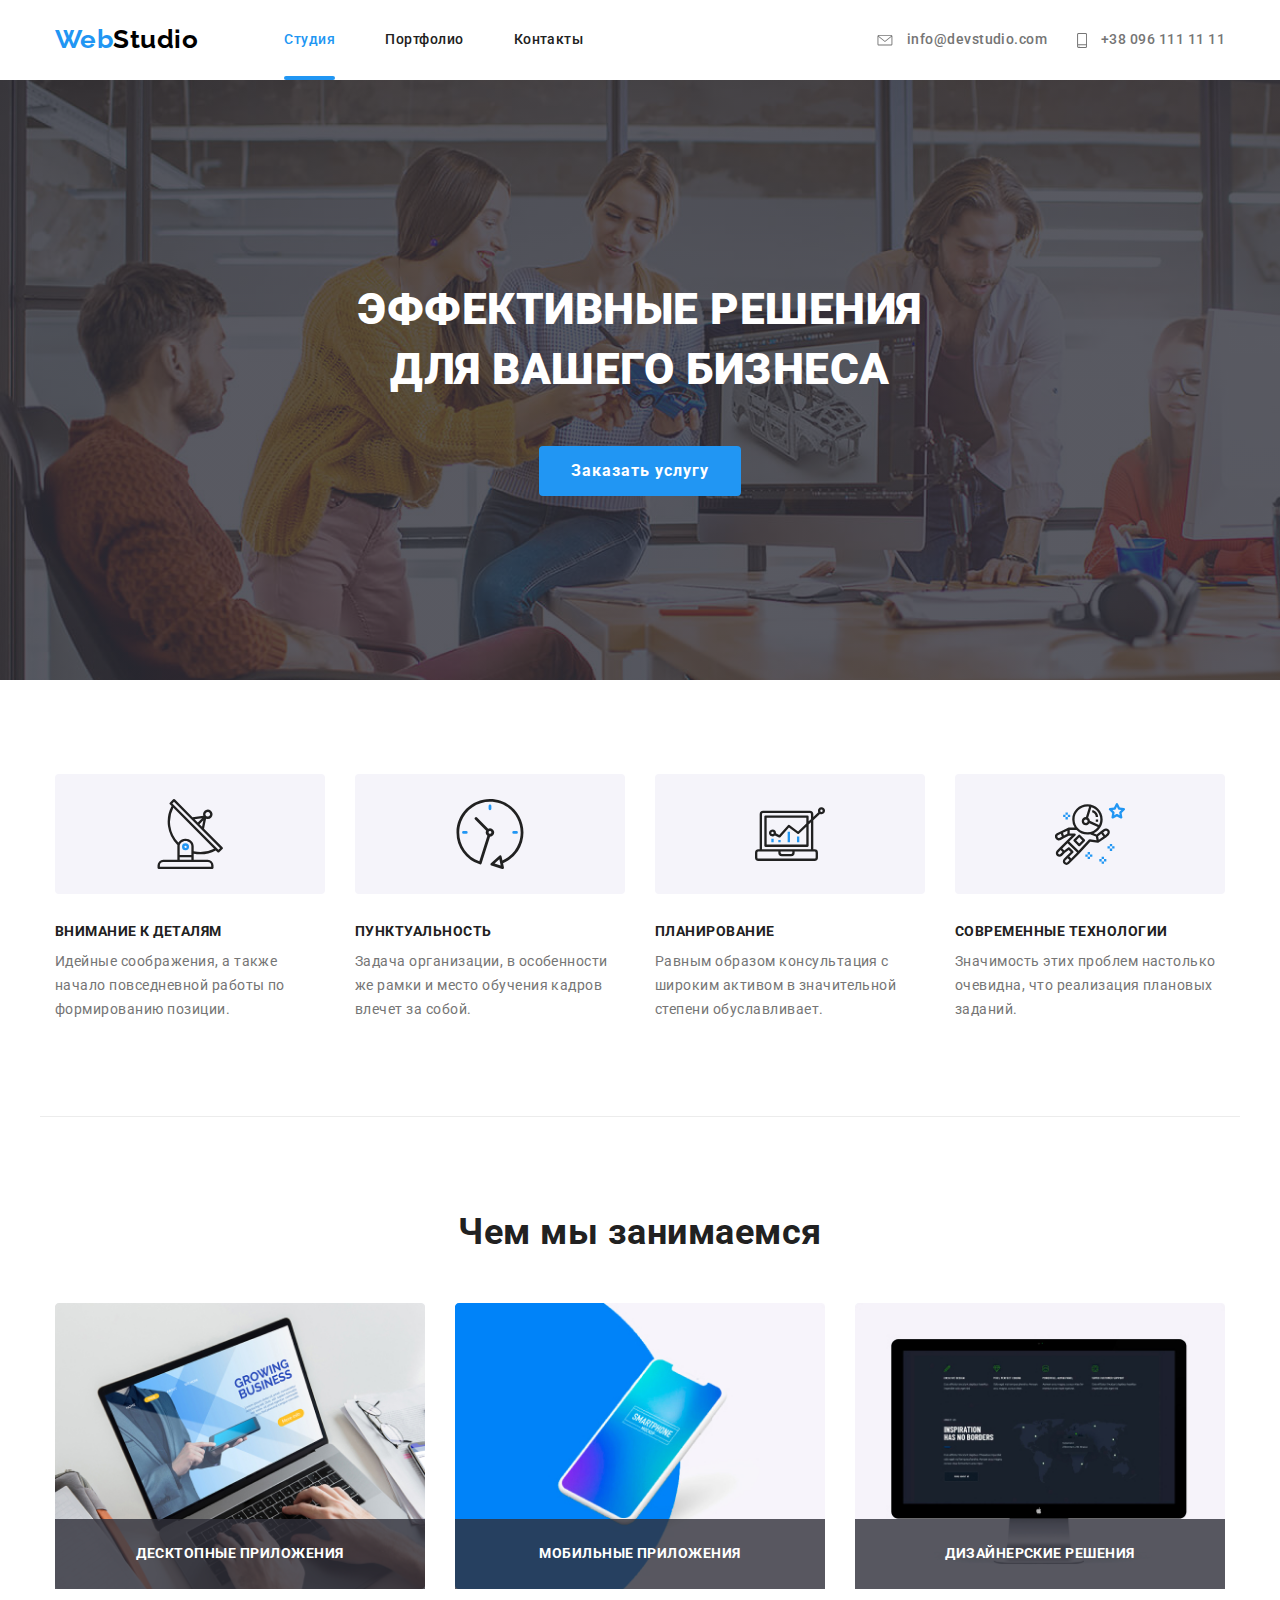
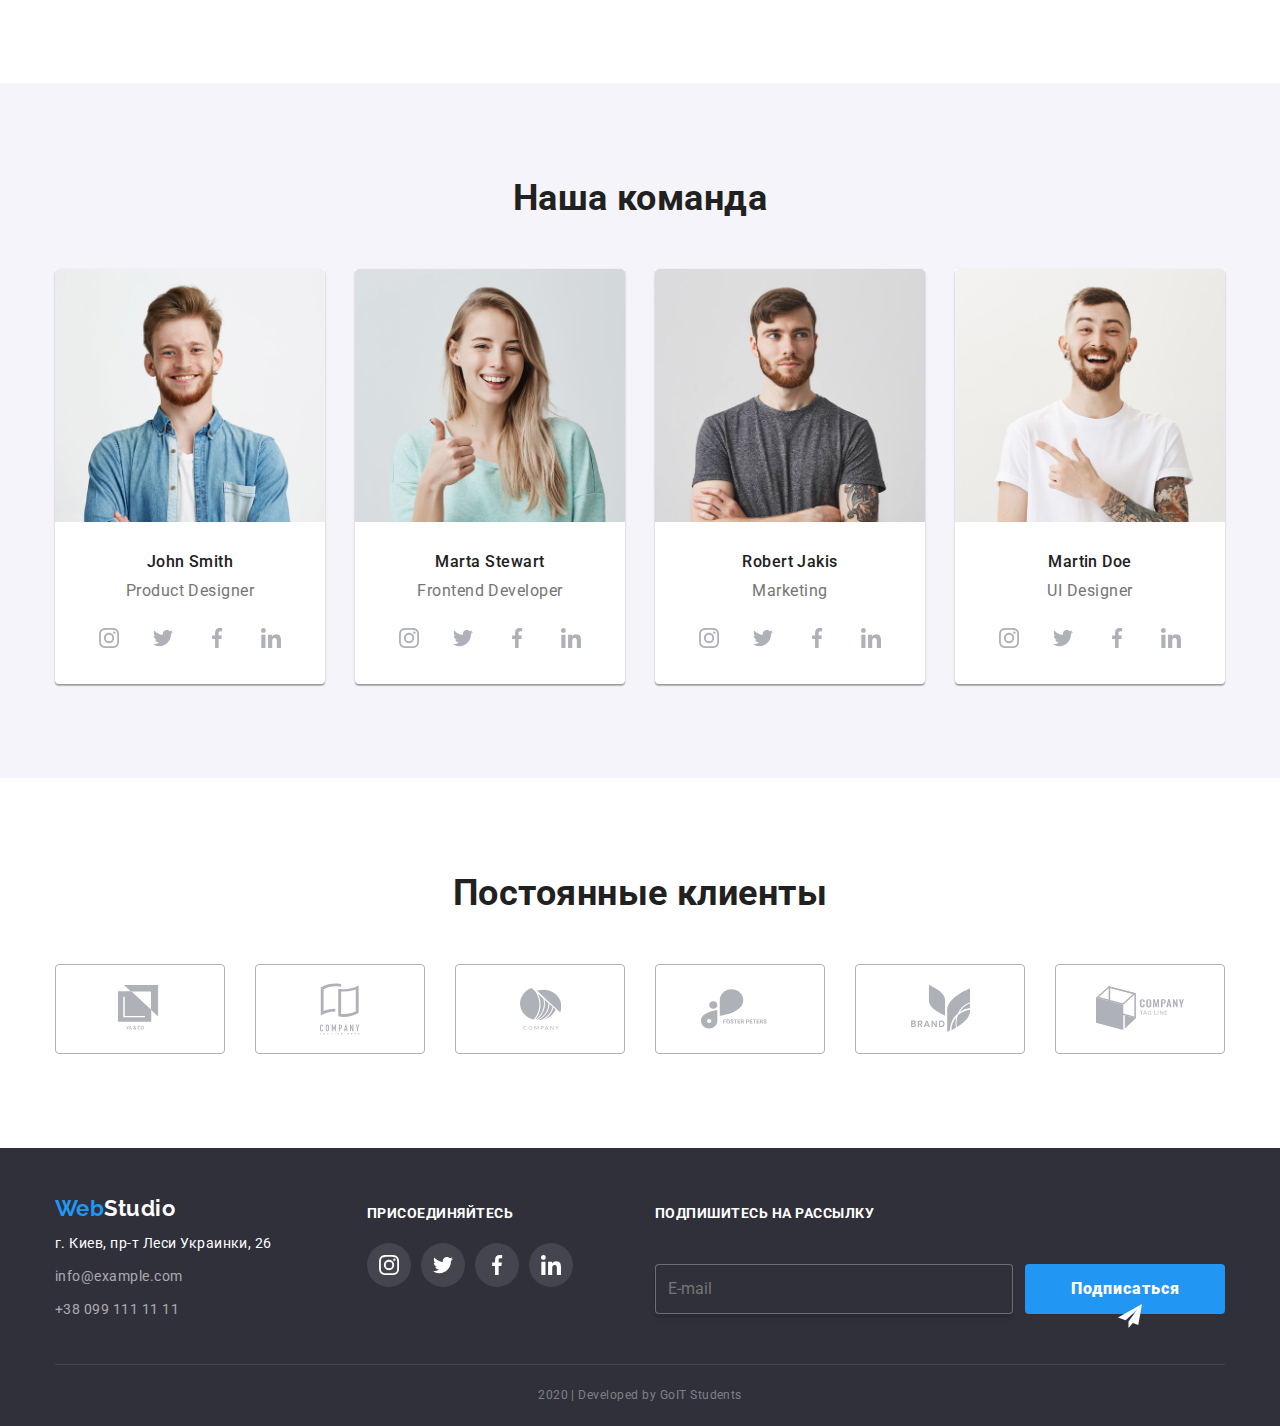
==== index.html @ 91dac01f "изменяет кнопки" ====
<!DOCTYPE html>
<html lang="ru">
  <head>
    <meta charset="UTF-8" />
    <meta name="viewport" content="width=device-width, initial-scale=1.0" />
    <title>Web Studio</title>
    <link
      href="https://fonts.googleapis.com/css2?family=Raleway:wght@400;700&family=Roboto:wght@400;500;700&display=swap"
      rel="stylesheet"
    />
    <link
      rel="stylesheet"
      href="https://cdnjs.cloudflare.com/ajax/libs/modern-normalize/0.6.0/modern-normalize.min.css"
    />
    <link rel="stylesheet" href="./css/headerfooter.css" />
    <link rel="stylesheet" href="./css/styles.css" />
  </head>
  <body>
    <!-- Шапка сайта -->
    <header class="site-header container">
      <div class="nav-container">
        <nav class="site-nav nav-container">
          <a href="./index.html" class="logo link">
            <span class="logo-one">Web</span>Studio</a
          >
          <ul class="nav-list">
            <li class="item">
              <a href="./index.html" class="nav-link active">Студия</a>
            </li>
            <li class="item">
              <a href="./portfolio.html" target="_blank" class="nav-link"
                >Портфолио</a
              >
            </li>
            <li class="item">
              <a href="" target="_blank" class="nav-link">Контакты</a>
            </li>
          </ul>
        </nav>
        <ul class="contacts nav-contacts">
          <li class="item nav-icon">
            <a href="" class="link">
              <svg class="envelope decor">
                <use href="./images/symbol-defs.svg#icon-envelope"></use>
              </svg>
              info@devstudio.com</a
            >
          </li>
          <li class="item nav-icon">
            <a href="" class="link">
              <svg class="smartphone decor">
                <use href="./images/symbol-defs.svg#icon-smartphone"></use>
              </svg>
              +38 096 111 11 11</a
            >
          </li>
        </ul>
      </div>
    </header>
    <main class="uniq-content">
      <!-- Герой (главный заголовок)-->
      <section class="hero">
        <h1 class="hero-title">
          эффективные решения <br />
          для вашего бизнеса
        </h1>
        <button class="link-hero">Заказать услугу</button>
      </section>
      <!-- Наши приоритеты -->
      <section class="section">
        <div class="container">
          <h2 class="visually-hidden">Наши приоритеты</h2>
          <ul class="prioritiets icon prioritets-list">
            <li class="size-item item">
              <div class="backgr">
                <svg class="size">
                  <use href="./images/symbol-defs.svg#icon-anten"></use>
                </svg>
              </div>
              <h3 class="title-three">Внимание к деталям</h3>
              <p class="paragraf">
                Идейные соображения, а также начало повседневной работы по
                формированию позиции.
              </p>
            </li>
            <li class="item size-item">
              <div class="backgr">
                <svg class="size">
                  <use href="./images/symbol-defs.svg#icon-clock"></use>
                </svg>
              </div>
              <h3 class="title-three">Пунктуальность</h3>
              <p class="paragraf">
                Задача организации, в особенности же рамки и место обучения
                кадров влечет за собой.
              </p>
            </li>
            <li class="item size-item">
              <div class="backgr">
                <svg class="size">
                  <use href="./images/symbol-defs.svg#icon-diagram"></use>
                </svg>
              </div>
              <h3 class="title-three">Планирование</h3>
              <p class="paragraf">
                Равным образом консультация с широким активом в значительной
                степени обуславливает.
              </p>
            </li>
            <li class="item size-item">
              <div class="backgr">
                <svg class="size">
                  <use href="./images/symbol-defs.svg#icon-astronaut"></use>
                </svg>
              </div>
              <h3 class="title-three">Современные технологии</h3>
              <p class="paragraf">
                Значимость этих проблем настолько очевидна, что реализация
                плановых заданий.
              </p>
            </li>
          </ul>
        </div>
      </section>
      <section class="section">
        <div class="container border">
          <h2 class="section-title">Чем мы занимаемся</h2>
          <ul class="prioritiets prioritets-list">
            <li class="item item-size">
              <img src="./images/ноутбук.jpg" alt="" width="370" />
              <h3 class="three">Десктопные приложения</h3>
            </li>
            <li class="item item-size">
              <img src="./images/box.jpg" alt="" width="370" />
              <h3 class="three">Мобильные приложения</h3>
            </li>
            <li class="item item-size">
              <img src="./images/манитор.jpg" alt="" width="370" />
              <h3 class="three">Дизайнерские решения</h3>
            </li>
          </ul>
        </div>
      </section>
      <section class="section fon">
        <div class="container">
          <h2 class="section-title padding-title">Наша команда</h2>
          <ul class="prioritiets">
            <li class="item comanda size-item">
              <img src="./images/John.jpg" alt="John Smith" width="270" />
              <h3 lang="en" class="name">John Smith</h3>
              <p class="prof">Product Designer</p>
              <ul class="list">
                <li class="socset-item">
                  <a href="" aria-label="Ссылка на Instagram" class="socset"
                    ><svg class="socset-icon">
                      <use href="./images/symbol-defs.svg#icon-instagram"></use>
                    </svg>
                  </a>
                </li>
                <li class="socset-item">
                  <a href="" aria-label="Ссылка на Twitter" class="socset"
                    ><svg class="socset-icon">
                      <use
                        href="./images/symbol-defs.svg#icon-twitter"
                      ></use></svg
                  ></a>
                </li>
                <li class="socset-item">
                  <a href="" aria-label="Ссылка на Facebook" class="socset"
                    ><svg class="socset-icon">
                      <use
                        href="./images/symbol-defs.svg#icon-facebook"
                      ></use></svg
                  ></a>
                </li>
                <li class="socset-item">
                  <a href="" aria-label="Ссылка на LinkedIn" class="socset"
                    ><svg class="socset-icon">
                      <use
                        href="./images/symbol-defs.svg#icon-linkedingrey"
                      ></use></svg
                  ></a>
                </li>
              </ul>
            </li>
            <li class="item comanda size-item">
              <img src="./images/Marta.jpg" alt="Marta Stewart" width="270" />
              <h3 lang="en" class="name">Marta Stewart</h3>
              <p class="prof">Frontend Developer</p>
              <ul class="list">
                <li class="socset-item">
                  <a href="" aria-label="Ссылка на Instagram" class="socset"
                    ><svg class="socset-icon">
                      <use href="./images/symbol-defs.svg#icon-instagram"></use>
                    </svg>
                  </a>
                </li>
                <li class="socset-item">
                  <a href="" aria-label="Ссылка на Twitter" class="socset"
                    ><svg class="socset-icon">
                      <use
                        href="./images/symbol-defs.svg#icon-twitter"
                      ></use></svg
                  ></a>
                </li>
                <li class="socset-item">
                  <a href="" aria-label="Ссылка на Facebook" class="socset"
                    ><svg class="socset-icon">
                      <use
                        href="./images/symbol-defs.svg#icon-facebook"
                      ></use></svg
                  ></a>
                </li>
                <li class="socset-item">
                  <a href="" aria-label="Ссылка на LinkedIn" class="socset"
                    ><svg class="socset-icon">
                      <use
                        href="./images/symbol-defs.svg#icon-linkedingrey"
                      ></use></svg
                  ></a>
                </li>
              </ul>
            </li>
            <li class="item comanda size-item">
              <img src="./images/Robert.jpg" alt="Robert Jakis" width="270" />
              <h3 lang="en" class="name">Robert Jakis</h3>
              <p class="prof">Marketing</p>
              <ul class="list">
                <li class="socset-item">
                  <a href="" aria-label="Ссылка на Instagram" class="socset"
                    ><svg class="socset-icon">
                      <use href="./images/symbol-defs.svg#icon-instagram"></use>
                    </svg>
                  </a>
                </li>
                <li class="socset-item">
                  <a href="" aria-label="Ссылка на Twitter" class="socset"
                    ><svg class="socset-icon">
                      <use
                        href="./images/symbol-defs.svg#icon-twitter"
                      ></use></svg
                  ></a>
                </li>
                <li class="socset-item">
                  <a href="" aria-label="Ссылка на Facebook" class="socset"
                    ><svg class="socset-icon">
                      <use
                        href="./images/symbol-defs.svg#icon-facebook"
                      ></use></svg
                  ></a>
                </li>
                <li class="socset-item">
                  <a href="" aria-label="Ссылка на LinkedIn" class="socset"
                    ><svg class="socset-icon">
                      <use
                        href="./images/symbol-defs.svg#icon-linkedingrey"
                      ></use></svg
                  ></a>
                </li>
              </ul>
            </li>
            <li class="item comanda size-item">
              <img src="./images/Martin.jpg" alt="Martin Doe" width="270" />
              <h3 lang="en" class="name">Martin Doe</h3>
              <p class="prof">UI Designer</p>
              <ul class="list">
                <li class="socset-item">
                  <a href="" aria-label="Ссылка на Instagram" class="socset"
                    ><svg class="socset-icon">
                      <use href="./images/symbol-defs.svg#icon-instagram"></use>
                    </svg>
                  </a>
                </li>
                <li class="socset-item">
                  <a href="" aria-label="Ссылка на Twitter" class="socset"
                    ><svg class="socset-icon">
                      <use
                        href="./images/symbol-defs.svg#icon-twitter"
                      ></use></svg
                  ></a>
                </li>
                <li class="socset-item">
                  <a href="" aria-label="Ссылка на Facebook" class="socset"
                    ><svg class="socset-icon">
                      <use
                        href="./images/symbol-defs.svg#icon-facebook"
                      ></use></svg
                  ></a>
                </li>
                <li class="socset-item">
                  <a href="" aria-label="Ссылка на LinkedIn" class="socset"
                    ><svg class="socset-icon">
                      <use
                        href="./images/symbol-defs.svg#icon-linkedingrey"
                      ></use></svg
                  ></a>
                </li>
              </ul>
            </li>
          </ul>
        </div>
      </section>
      <section class="section">
        <div class="container">
          <h2 class="section-title">Постоянные клиенты</h2>
          <ul class="prioritiets">
            <li class="item">
              <a href="" class="backgrlogo"
                ><svg class="logoone">
                  <use href="./images/symbol-defs.svg#icon-logo1"></use></svg
              ></a>
            </li>
            <li class="item">
              <a href="" class="backgrlogo"
                ><svg class="logotwo">
                  <use href="./images/symbol-defs.svg#icon-logo2"></use></svg
              ></a>
            </li>
            <li class="item">
              <a href="" class="backgrlogo">
                <svg class="logothree">
                  <use href="./images/symbol-defs.svg#icon-logo3"></use></svg
              ></a>
            </li>
            <li class="item">
              <a href="" class="backgrlogo"
                ><svg class="logofoure">
                  <use href="./images/symbol-defs.svg#icon-logo4"></use></svg
              ></a>
            </li>
            <li class="item">
              <a href="" class="backgrlogo"
                ><svg class="logofive">
                  <use href="./images/symbol-defs.svg#icon-logo5"></use></svg
              ></a>
            </li>
            <li class="item">
              <a href="" class="backgrlogo"
                ><svg class="logosix">
                  <use href="./images/symbol-defs.svg#icon-logo6"></use></svg
              ></a>
            </li>
          </ul>
        </div>
      </section>
    </main>
    <footer>
      <div class="footer-conteiner container">
        <div class="item-adress">
          <a href="./index.html" class="logo-footer link">
            <span class="logo-one">Web</span
            ><span class="logo-two">Studio</span></a
          >
          <ul>
            <li class="adress">г. Киев, пр-т Леси Украинки, 26</li>
            <li><a href="" class="adress-link">info@example.com</a></li>
            <li><a href="" class="adress-link">+38 099 111 11 11</a></li>
          </ul>
        </div>
        <div class="item-network">
          <b class="join">присоединяйтесь</b>
          <ul class="network">
            <li>
              <a
                href=""
                aria-label="Ссылка на Instagram"
                class="socsetfooter backgrfooter"
              >
                <svg class="socset-icon-footer">
                  <use href="./images/symbol-defs.svg#icon-instagram"></use>
                </svg>
              </a>
            </li>
            <li>
              <a
                href=""
                aria-label="Ссылка на Twitter"
                class="socsetfooter backgrfooter"
              >
                <svg class="socset-icon-footer">
                  <use href="./images/symbol-defs.svg#icon-twitter"></use></svg
              ></a>
            </li>
            <li>
              <a
                href=""
                aria-label="Ссылка на Facebook"
                class="socsetfooter backgrfooter"
              >
                <svg class="socset-icon-footer">
                  <use href="./images/symbol-defs.svg#icon-facebook"></use></svg
              ></a>
            </li>
            <li>
              <a
                href=""
                aria-label="Ссылка на LinkedIn"
                class="socsetfooter backgrfooter"
              >
                <svg class="socset-icon-footer">
                  <use
                    href="./images/symbol-defs.svg#icon-linkedingrey"
                  ></use></svg
              ></a>
            </li>
          </ul>
        </div>
        <div class="item-input">
          <b class="join">подпишитесь на рассылку</b>
          <div class="inputbutton">
            <label>
              <input
                type="email"
                placeholder="E-mail"
                size="40"
                class="input"
              />
            </label>
            <button type="submit" class="button">
              Подписаться<span class="icon-button"></span>
            </button>
          </div>
        </div>
      </div>
      <div class="container">
        <p class="text">2020 | Developed by GoIT Students</p>
      </div>
    </footer>
  </body>
</html>
---- css/headerfooter.css ----
/* общие стили для страниц */
:root {
  --text-color: #ffffff;
  --background-color: #2196f3;
  --text-grey: #757575;
}

body {
  background-color: var(--text-color);
  color: var(--text-grey);
  font-family: Roboto, sans-serif;
  letter-spacing: 0.03em;
}
ul {
  list-style: none;
  margin: 0px;
  padding: 0px;
}
h2,
h3 {
  color: #212121;
}

footer {
  background: #2f303a;
  margin-left: auto;
  margin-right: auto;
}

button {
  font-family: inherit;
}

img {
  display: block;
  max-width: 100%;
  height: auto;
}

.site-nav {
  font-size: 14px;
  line-height: 1.14;
  color: #212121;
  font-weight: 500;
}

.active::after {
  content: "";
  position: absolute;
  width: 100%;
  height: 4px;
  left: 0;
  bottom: 0;
  background-color: var(--background-color);

  border-radius: 2px;
}

.site-nav {
  position: relative;
}

.nav-link.active {
  color: var(--background-color);
}

.nav-container {
  display: flex;
}

.nav-list {
  display: flex;
}
.nav-list .item {
  margin-right: 50px;
}

.nav-list .item:last-child {
  margin-right: 0px;
}

.nav-contacts {
  display: flex;
  margin-left: auto;
}

.nav-contacts .item {
  display: flex;

  margin-right: 30px;
}

.nav-contacts .item:last-child {
  margin-right: 0px;
  text-align: center;
}

.nav-link {
  text-decoration: none;
  color: #212121;

  display: block;
  padding-top: 32px;
  padding-bottom: 32px;

  transition: color 250ms cubic-bezier(0.4, 0, 0.2, 1);
}

.nav-link:hover {
  color: var(--background-color);
}

.link:hover,
.link:focus,
.adress-link:hover,
.adress-link:focus,
.contacts .link:hover,
.contacts .link:focus {
  color: var(--background-color);
}

.contacts .link {
  color: var(--text-grey);
  text-decoration: none;
  font-size: 14px;
  line-height: 1.14;
  font-weight: 500;

  display: block;

  padding-top: 32px;
  padding-bottom: 32px;

  transition: color 250ms cubic-bezier(0.4, 0, 0.2, 1);
}

.envelope {
  width: 16px;
  height: 11.2px;
}

.nav-icon:hover .link .envelope,
.nav-icon:focus .link .envelope {
  fill: #2196f3;
}

.smartphone {
  width: 10px;
  height: 15px;
}

.decor {
  margin-right: 10px;
  fill: var(--text-grey);
  vertical-align: middle;
}

.nav-icon:hover .link .smartphone,
.nav-icon:focus .link .smartphone {
  fill: #2196f3;
}

.adress {
  color: var(--text-color);
  font-size: 14px;
  line-height: 1.71;

  padding-top: 10px;
}
.adress-link {
  color: rgba(255, 255, 255, 0.6);
  text-decoration: none;
  font-size: 14px;
  line-height: 1.71;

  display: inline-block;
  padding-top: 9px;

  transition: color 250ms cubic-bezier(0.4, 0, 0.2, 1);
}
.join {
  color: var(--text-color);
  font-size: 14px;
  line-height: 1.14;
  text-transform: uppercase;
  display: inline-flex;
  padding-top: 58px;
  padding-bottom: 21px;
}
.network {
  display: flex;
  text-decoration: none;
}

.backgrfooter {
  display: flex;
  justify-content: center;
  align-items: center;
  width: 44px;
  height: 44px;
  background-color: rgba(255, 255, 255, 0.1);
  margin-right: 10px;
  fill: var(--text-color);
  border-radius: 50%;
  transition: background-color 250ms cubic-bezier(0.4, 0, 0.2, 1);
}

.backgrfooter:hover {
  background-color: var(--background-color);
}

.socset-icon-footer {
  width: 20px;
  height: 20px;
}

.button {
  color: var(--text-color);
  background: var(--background-color);
  font-weight: 900;
  font-size: 16px;
  line-height: 1.88;
  text-decoration: none;
  letter-spacing: 0.06em;

  border-radius: 4px;
  border: 0px;
  min-width: 200px;
  height: 50px;
  padding: 10px 46px;
  margin-top: 21px;
  margin-bottom: 50px;
  margin-left: 12px;
}

.button > .icon-button {
  display: inline-flex;
  width: 24px;
  height: 24px;
  margin-left: 10px;

  background-image: url(../images/plain.svg);
  background-size: contain;
  background-position: center;
}

.text {
  color: rgba(255, 255, 255, 0.4);
  font-size: 12px;
  line-height: 2;
  text-align: center;

  margin-top: 0px;
  margin-bottom: 0px;
  padding-top: 18px;
  padding-bottom: 19px;
  border-top: 1px solid rgba(255, 255, 255, 0.1);
}

.footer-conteiner {
  display: flex;
  justify-content: space-between;
}

.item-adress {
  width: 231px;
}

.item-network {
  width: 207px;
}

.item-input {
  width: 570px;
}

.inputbutton {
  display: inline-flex;
  width: 570px;
}

.input {
  width: 358px;
  height: 50px;
  border: 1px solid rgba(255, 255, 255, 0.3);
  box-sizing: border-box;
  box-shadow: 0px 4px 4px rgba(0, 0, 0, 0.15);
  border-radius: 4px;
  margin-top: 21px;
  margin-bottom: 50px;
  background-color: #2f303a;
  padding-left: 12px;
  padding-right: 12px;
}
---- css/styles.css ----
:root {
  --background-color: #2196f3;
  --text-color: #ffffff;
  --background-icon: #f5f4fa;
}

.container {
  margin-left: auto;
  margin-right: auto;
  width: 1200px;
  padding-left: 15px;
  padding-right: 15px;
}

/* стили шапки */

.link {
  color: #000000;
  text-decoration: none;
}

.logo {
  font-family: Raleway, sans-serif;
  font-size: 26px;
  line-height: 1.19;
  font-weight: 700;

  display: inline-block;
  padding-top: 24px;
  padding-bottom: 25px;
  margin-right: 86px;
}

.logo-footer {
  font-family: Raleway, sans-serif;
  font-size: 22px;
  line-height: 1.18;
  font-weight: 700;

  display: inline-block;
  padding-top: 48px;
}
.logo-one {
  color: var(--background-color);
}
.logo-two {
  color: var(--text-color);
}

/* Стили героя */

.hero {
  text-align: center;
  background-image: linear-gradient(
      to right,
      rgba(47, 48, 58, 0.8),
      rgba(47, 48, 58, 0.8)
    ),
    url(../images/Header.jpg);
  max-width: 1600px;
  height: 600px;
  margin-left: auto;
  margin-right: auto;
}

.hero-title {
  color: var(--text-color);
  font-weight: 900;
  font-size: 44px;
  line-height: 1.36;
  text-align: center;
  text-transform: uppercase;

  padding-top: 200px;
  padding-bottom: 0px;

  margin: 0px;
}
.link-hero {
  background: var(--background-color);
  color: var(--text-color);
  text-decoration: none;
  font-weight: 700;
  font-size: 16px;
  line-height: 1.88;
  letter-spacing: 0.06em;

  text-align: center;

  display: inline-block;
  min-width: 200px;
  height: 50px;
  border-radius: 4px;
  padding: 10px 32px;
  margin-top: 46px;
  border: 0px;
}
/* cтили секций */

.visually-hidden {
  position: absolute;
  width: 1px;
  height: 1px;
  margin: -1px;
  border: 0px;
  padding: 0px;
  clip: rect(0 0 0 0);
  overflow: hidden;
}

.item {
  position: relative;
}

.size-item {
  width: calc((100% - 30px * 3) / 4);
}

.item-size {
  width: calc((100% - 30px * 2) / 3);
}

.three {
  position: absolute;
  color: var(--text-color);
  background: rgba(47, 48, 58, 0.8);
  font-size: 14px;
  line-height: 1.14;
  text-align: center;
  text-transform: uppercase;

  margin-top: 0px;
  margin-bottom: 0px;
  padding: 27px;
  width: 100%;
  bottom: 0;
}

.prioritiets {
  display: flex;
}

.prioritiets .item + .item {
  margin-left: 30px;
}

.name-text {
  text-align: center;
}

.prioritets-list {
  margin-bottom: 94px;
}

.list {
  display: inline-flex;
  width: 206px;
  margin-right: 32px;
  margin-left: 32px;
  margin-top: 16px;
}

.section-title {
  font-size: 36px;
  line-height: 1.17;
  text-align: center;

  padding-top: 94px;
  margin-bottom: 0px;
  margin-top: 0px;
  padding-bottom: 50px;
}

.padding-title {
  padding-top: 94px;
}

.title-three {
  font-size: 14px;
  line-height: 1.14;
  text-transform: uppercase;

  margin-top: 30px;
  margin-bottom: 0px;
}

.icon {
  margin-top: 94px;
}

.fon {
  background: var(--background-icon);
}

.border {
  border-top: 1px solid #ececec;
}

.backgr {
  display: flex;
  justify-content: center;
  align-items: center;
  background-color: var(--background-icon);
  border-radius: 4px;

  height: 120px;
}

.size {
  width: 70px;
  height: 70px;
}

.comanda {
  box-shadow: 0px 2px 1px rgba(0, 0, 0, 0.2), 0px 1px 1px rgba(0, 0, 0, 0.14),
    0px 1px 3px rgba(0, 0, 0, 0.12);
  border-radius: 4px;
  background: var(--text-color);
  margin-bottom: 94px;
}

.socset-item {
  margin-bottom: 24px;
  margin-right: 10px;
}

.socset-item:nth-child(4) {
  margin-right: 0px;
}

.socset {
  display: flex;
  justify-content: center;
  align-items: center;
  width: 44px;
  height: 44px;
  border-radius: 50%;
  transition: background-color 250ms cubic-bezier(0.4, 0, 0.2, 1),
    color 250ms cubic-bezier(0.4, 0, 0.2, 1);
}

.socset-icon {
  width: 20px;
  height: 20px;
  align-items: center;
  fill: #afb1b8;
  display: block;
  transition: background-color 250ms cubic-bezier(0.4, 0, 0.2, 1),
    fill 250ms cubic-bezier(0.4, 0, 0.2, 1);
}

.socset:hover .socset-icon,
.socset:focus .socset-icon {
  fill: var(--text-color);
}

.socset:hover,
.socset:focus {
  background-color: var(--background-color);
}

.backgrlogo {
  display: flex;
  justify-content: center;
  align-items: center;
  width: 170px;
  height: 90px;
  border: 1px solid #afb1b8;
  border-radius: 4px;
  margin-bottom: 94px;
  transition: all 250ms cubic-bezier(0.4, 0, 0.2, 1);
}

.backgrlogo:hover,
.backgrlogo:focus {
  border: 1px solid #2196f3;
}

.logoone {
  fill: #afb1b8;
  width: 44px;
  height: 49px;
  transition: fill 250ms cubic-bezier(0.4, 0, 0.2, 1);
}

.backgrlogo:hover .logoone,
.backgrlogo:focus .logoone {
  fill: #2196f3;
}

.logotwo {
  fill: #afb1b8;
  width: 40px;
  height: 52px;
  transition: fill 250ms cubic-bezier(0.4, 0, 0.2, 1);
}

.backgrlogo:hover .logotwo,
.backgrlogo:focus .logotwo {
  fill: #2196f3;
}

.logothree {
  fill: #afb1b8;
  width: 41px;
  height: 42.5px;
  transition: fill 250ms cubic-bezier(0.4, 0, 0.2, 1);
}

.backgrlogo:hover .logothree,
.backgrlogo:focus .logothree {
  fill: #2196f3;
}

.logofoure {
  fill: #afb1b8;
  width: 79px;
  height: 42px;
  transition: fill 250ms cubic-bezier(0.4, 0, 0.2, 1);
}

.backgrlogo:hover .logofoure,
.backgrlogo:focus .logofoure {
  fill: #2196f3;
}

.logofive {
  fill: #afb1b8;
  width: 59px;
  height: 47px;
  transition: fill 250ms cubic-bezier(0.4, 0, 0.2, 1);
}

.backgrlogo:hover .logofive,
.backgrlogo:focus .logofive {
  fill: #2196f3;
}

.logosix {
  fill: #afb1b8;
  width: 88px;
  height: 45px;
  transition: fill 250ms cubic-bezier(0.4, 0, 0.2, 1);
}

.backgrlogo:hover .logosix,
.backgrlogo:focus .logosix {
  fill: #2196f3;
}

.paragraf {
  font-size: 14px;
  line-height: 1.71;

  margin-top: 10px;
  margin-bottom: 0px;
}
.name {
  font-weight: 500;
  font-size: 16px;
  line-height: 1.19;

  margin-top: 30px;
  margin-bottom: 0px;
  text-align: center;
}
.prof {
  font-weight: 400;
  font-size: 16px;
  line-height: 1.19;

  margin-top: 10px;
  margin-bottom: 0px;
  text-align: center;
}
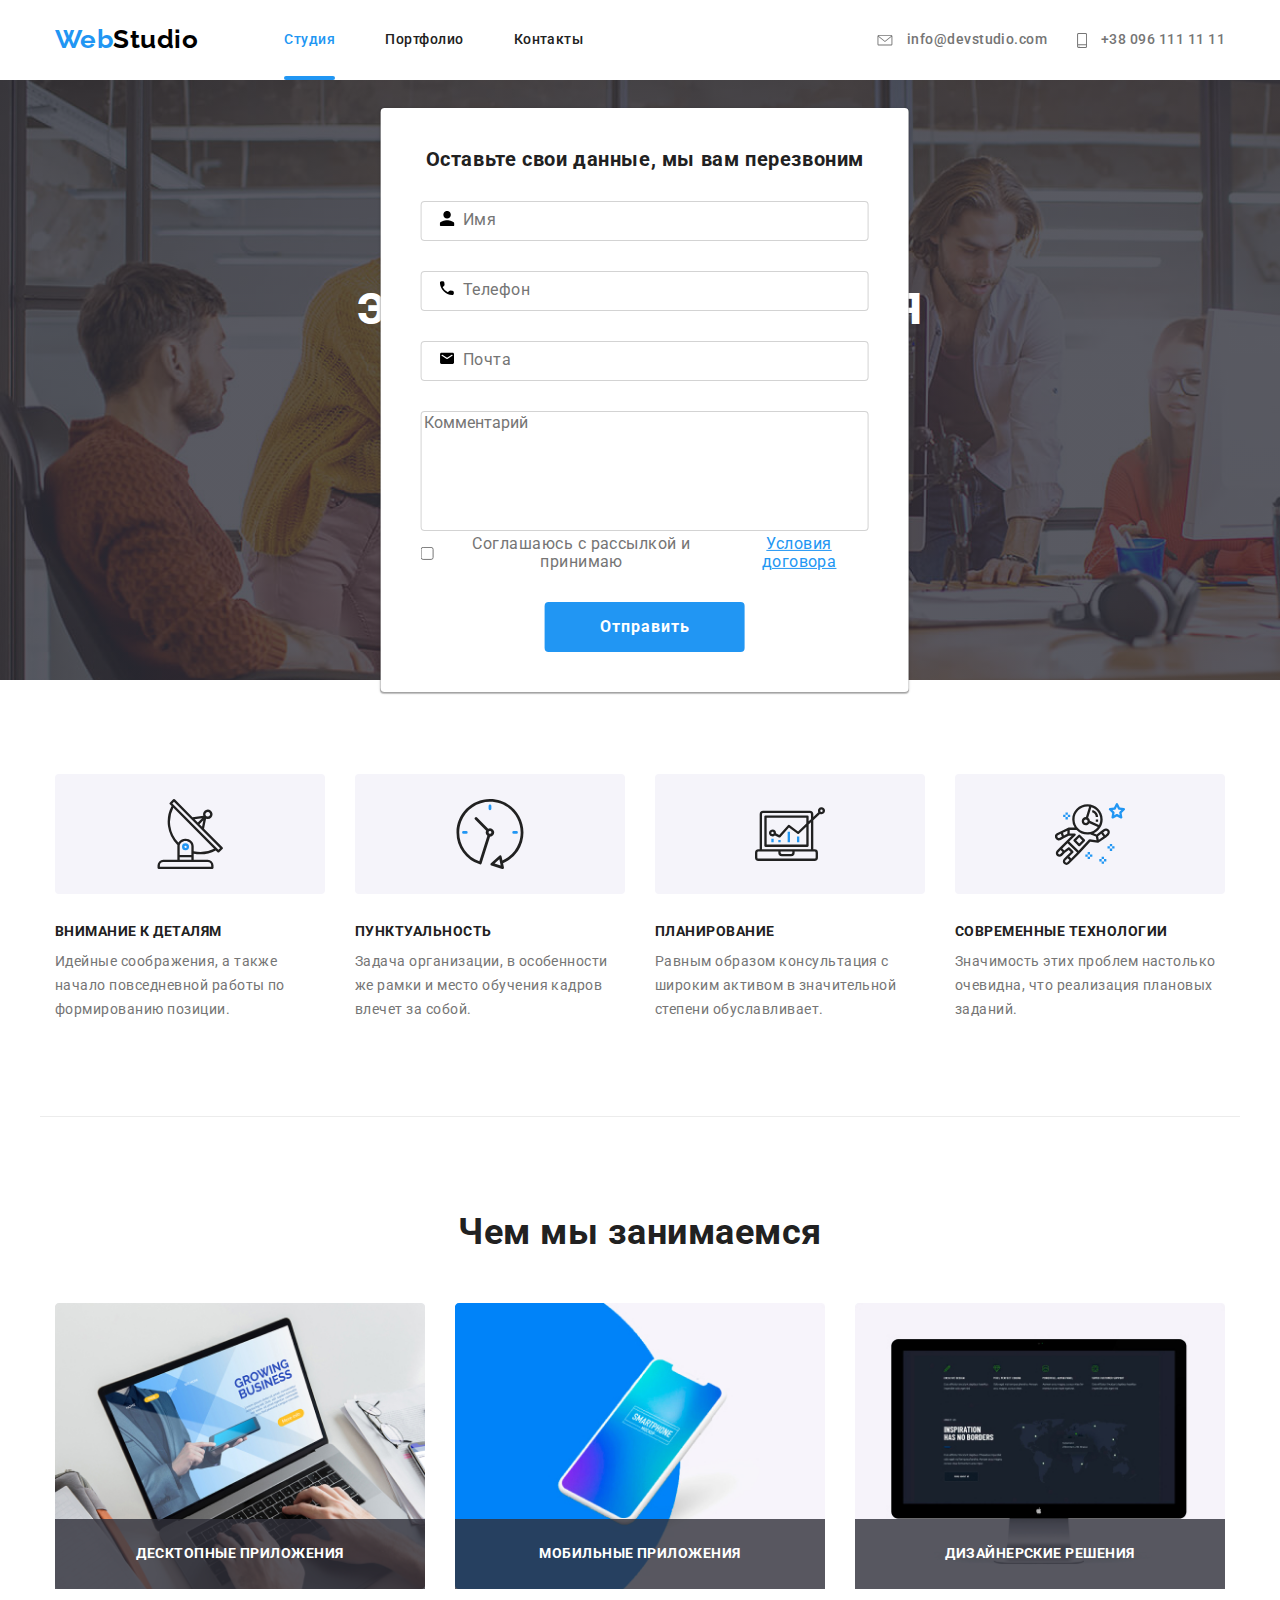
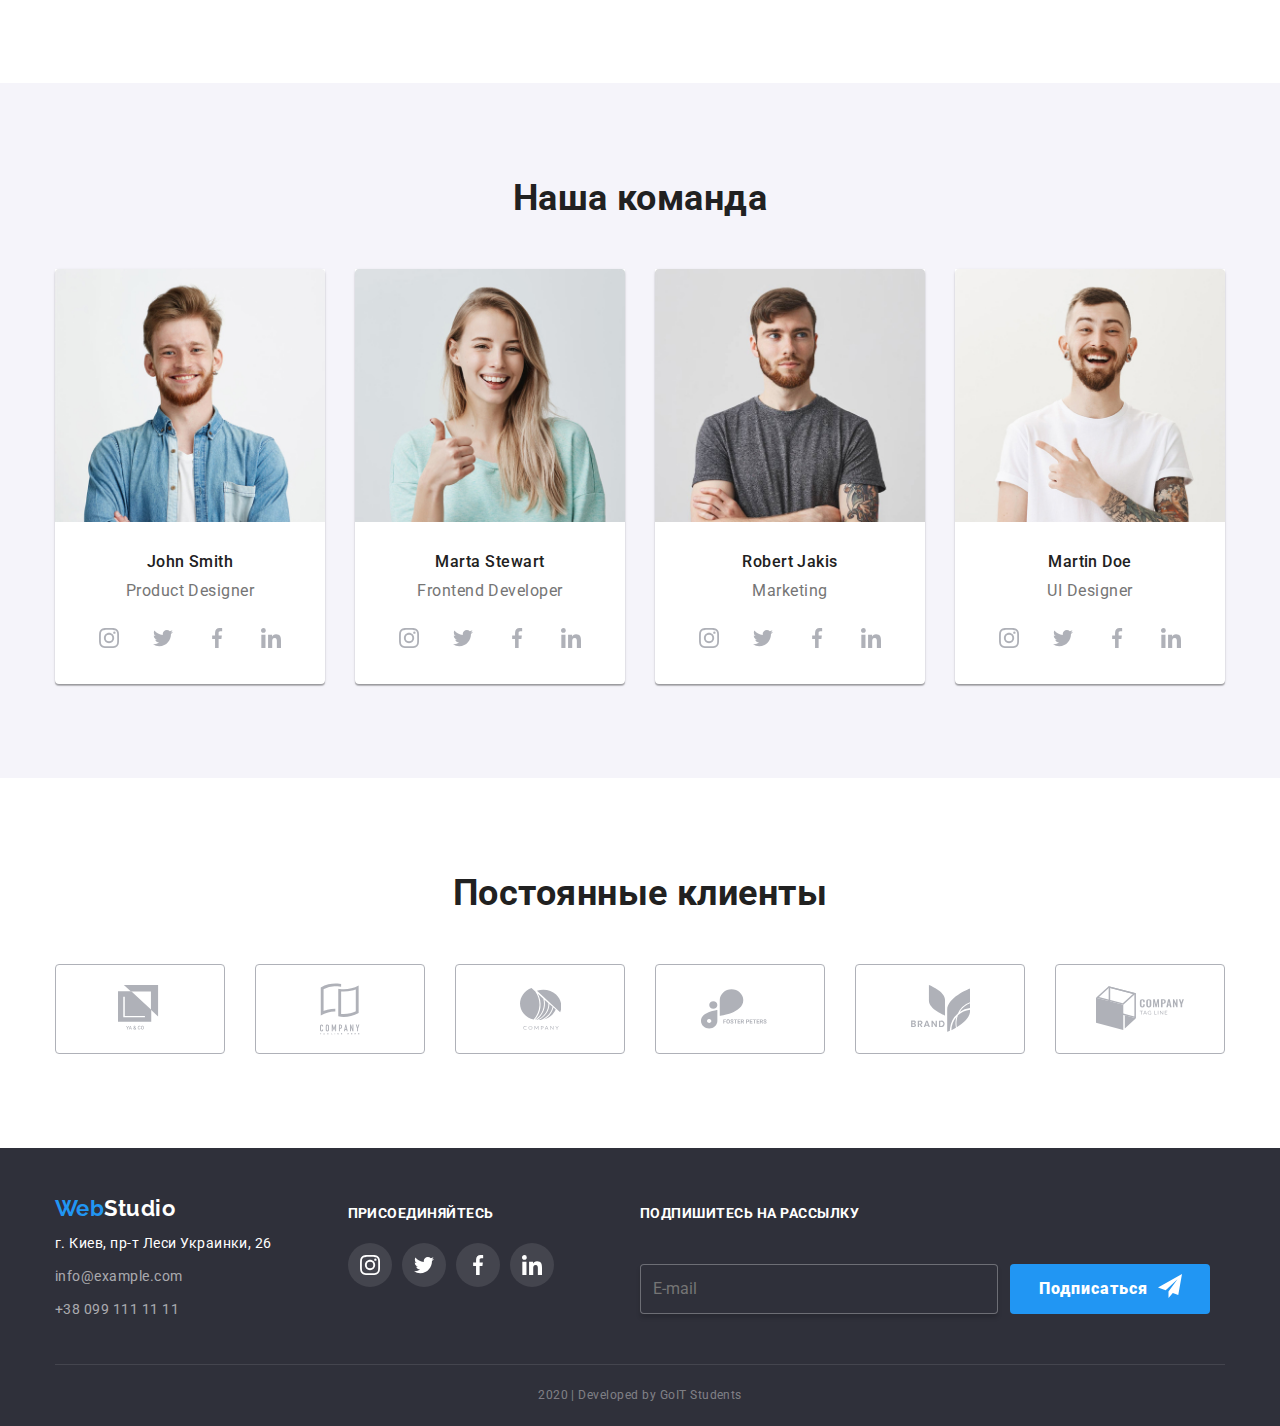
==== commit 33437949: "добавдяет оформление заявки" ====
--- a/index.html
+++ b/index.html
@@ -64,7 +64,58 @@
           эффективные решения <br />
           для вашего бизнеса
         </h1>
-        <button class="link-hero">Заказать услугу</button>
+
+        <form class="form-order">
+          <p class="name-order">Оставьте свои данные, мы вам перезвоним</p>
+          <div class="form-window">
+            <input
+              type="text"
+              name="name"
+              class="input-order"
+              placeholder=" "
+            />
+
+            <label for="name" class="label-order">Имя</label>
+            <svg class="icon-form">
+              <use href="./images/symbol-defs.svg#icon-Vector"></use>
+            </svg>
+          </div>
+          <div class="form-window">
+            <input type="tel" name="tel" class="input-order" placeholder=" " />
+
+            <label for="tel" class="label-order">Телефон</label>
+            <svg class="icon-form">
+              <use href="./images/symbol-defs.svg#icon-tel"></use>
+            </svg>
+          </div>
+          <div class="form-window">
+            <input
+              type="email"
+              name="tel"
+              class="input-order"
+              placeholder=" "
+            />
+            <label for="email" class="label-order">Почта</label>
+            <svg class="icon-form">
+              <use href="./images/symbol-defs.svg#icon-meil"></use>
+            </svg>
+          </div>
+          <div class="form-window">
+            <textarea
+              name="comment"
+              id=""
+              class="comment"
+              placeholder="Комментарий"
+            ></textarea>
+          </div>
+          <div class="write">
+            <input type="checkbox" name="check" />
+            <p class="yes">Соглашаюсь с рассылкой и принимаю</p>
+            <a href="">Условия договора</a>
+          </div>
+          <button type="submit" class="form-button">Отправить</button>
+        </form>
+        <button type="submit" class="link-hero">Заказать услугу</button>
       </section>
       <!-- Наши приоритеты -->
       <section class="section">
@@ -408,16 +459,20 @@
         <div class="item-input">
           <b class="join">подпишитесь на рассылку</b>
           <div class="inputbutton">
-            <label>
+            <form>
               <input
                 type="email"
+                name=""
                 placeholder="E-mail"
                 size="40"
                 class="input"
               />
-            </label>
+            </form>
             <button type="submit" class="button">
-              Подписаться<span class="icon-button"></span>
+              Подписаться<span
+                ><svg class="icon-button">
+                  <use href="./images/symbol-defs.svg#icon-plain"></use></svg
+              ></span>
             </button>
           </div>
         </div>
--- a/css/headerfooter.css
+++ b/css/headerfooter.css
@@ -215,6 +215,7 @@
 }
 
 .button {
+  display: inline-flex;
   color: var(--text-color);
   background: var(--background-color);
   font-weight: 900;
@@ -227,21 +228,32 @@
   border: 0px;
   min-width: 200px;
   height: 50px;
-  padding: 10px 46px;
+  padding: 10px 29px;
   margin-top: 21px;
   margin-bottom: 50px;
   margin-left: 12px;
 }
-
-.button > .icon-button {
-  display: inline-flex;
+.button:hover,
+.button:focus {
+  background-color: var(--text-color);
+  color: var(--background-color);
+  transition: background-color 250ms cubic-bezier(0.4, 0, 0.2, 1),
+    color 250ms cubic-bezier(0.4, 0, 0.2, 1);
+}
+
+.icon-button {
   width: 24px;
   height: 24px;
   margin-left: 10px;
-
-  background-image: url(../images/plain.svg);
+  fill: var(--text-color);
+
   background-size: contain;
   background-position: center;
+}
+.button:hover .icon-button,
+.button:focus .icon-button {
+  fill: var(--background-color);
+  transition: fill 250ms cubic-bezier(0.4, 0, 0.2, 1);
 }
 
 .text {
@@ -263,15 +275,15 @@
 }
 
 .item-adress {
-  width: 231px;
+  width: calc(25% - 30px);
 }
 
 .item-network {
-  width: 207px;
+  width: calc(25% - 30px);
 }
 
 .item-input {
-  width: 570px;
+  width: calc(50%);
 }
 
 .inputbutton {
--- a/css/styles.css
+++ b/css/styles.css
@@ -50,6 +50,7 @@
 /* Стили героя */
 
 .hero {
+  position: relative;
   text-align: center;
   background-image: linear-gradient(
       to right,
@@ -76,6 +77,144 @@
 
   margin: 0px;
 }
+
+.form-order {
+  position: absolute;
+  display: inline-block;
+  padding: 40px;
+  width: 528px;
+  min-height: 581px;
+  margin-top: 0px;
+  box-shadow: 0px 2px 1px rgba(0, 0, 0, 0.2), 0px 1px 1px rgba(0, 0, 0, 0.14),
+    0px 1px 3px rgba(0, 0, 0, 0.12);
+  border-radius: 4px;
+
+  background-color: var(--text-color);
+  transform: translate(-30%, -50%);
+}
+
+.form-window {
+  position: relative;
+  margin: 0px;
+}
+
+.name-order {
+  font-weight: 700;
+  font-size: 20px;
+  line-height: 1.15;
+  text-align: center;
+  letter-spacing: 0.03em;
+  color: #212121;
+  margin: 0px;
+  padding: 0px;
+}
+
+.label-order {
+  position: absolute;
+  top: 70%;
+  left: 42px;
+  margin: 0px;
+  transform: translateY(-50%);
+  transition: transform 250ms linear;
+}
+
+.input-order:focus + .label-order,
+.input-order:not(:placeholder-shown) + .label-order {
+  color: var(--background-color);
+  transform: translateY(-200%);
+}
+
+.icon-form {
+  position: absolute;
+  top: 40px;
+  left: 19px;
+
+  width: 15px;
+  height: 15px;
+}
+
+.input-order {
+  width: 448px;
+  height: 40px;
+  border: 1px solid rgba(33, 33, 33, 0.2);
+  border-radius: 4px;
+  padding: 12px 42px;
+  margin: 0px;
+  margin-top: 30px;
+}
+
+.input-order:hover,
+.input-order:focus {
+  border: 1px solid var(--background-color);
+}
+
+.input-order:focus ~ .icon-form {
+  fill: var(--background-color);
+  transition: fill 250ms linear;
+}
+
+.write {
+  display: inline-flex;
+  align-items: center;
+}
+
+.checkbox {
+  width: 15px;
+  height: 15px;
+  text-align: center;
+  color: #212121;
+}
+
+.yes {
+  margin: 0px;
+}
+
+.write a {
+  color: var(--background-color);
+}
+
+textarea {
+  resize: none;
+}
+
+.comment {
+  width: 100%;
+  border: 1px solid rgba(33, 33, 33, 0.2);
+  height: 120px;
+  border-radius: 4px;
+  margin: 0px;
+  margin-top: 30px;
+}
+.comment:hover,
+.comment:focus {
+  border: 1px solid var(--background-color);
+}
+
+.form-button {
+  background: var(--background-color);
+  color: var(--text-color);
+  text-decoration: none;
+  font-weight: 700;
+  font-size: 16px;
+  line-height: 1.88;
+  letter-spacing: 0.06em;
+
+  text-align: center;
+
+  display: inline-block;
+  min-width: 200px;
+  height: 50px;
+  border-radius: 4px;
+  padding: 10px 32px;
+  margin-top: 30px;
+  border: 0px;
+}
+
+.form-button:hover,
+.form-button:focus {
+  box-shadow: 0px 4px 4px rgba(0, 0, 0, 0.15);
+}
+
 .link-hero {
   background: var(--background-color);
   color: var(--text-color);
@@ -94,6 +233,14 @@
   padding: 10px 32px;
   margin-top: 46px;
   border: 0px;
+}
+
+.link-hero:hover,
+.link-hero:focus {
+  background-color: var(--text-color);
+  color: var(--background-color);
+  transition: background-color 250ms cubic-bezier(0.4, 0, 0.2, 1),
+    color 250ms cubic-bezier(0.4, 0, 0.2, 1);
 }
 /* cтили секций */
 
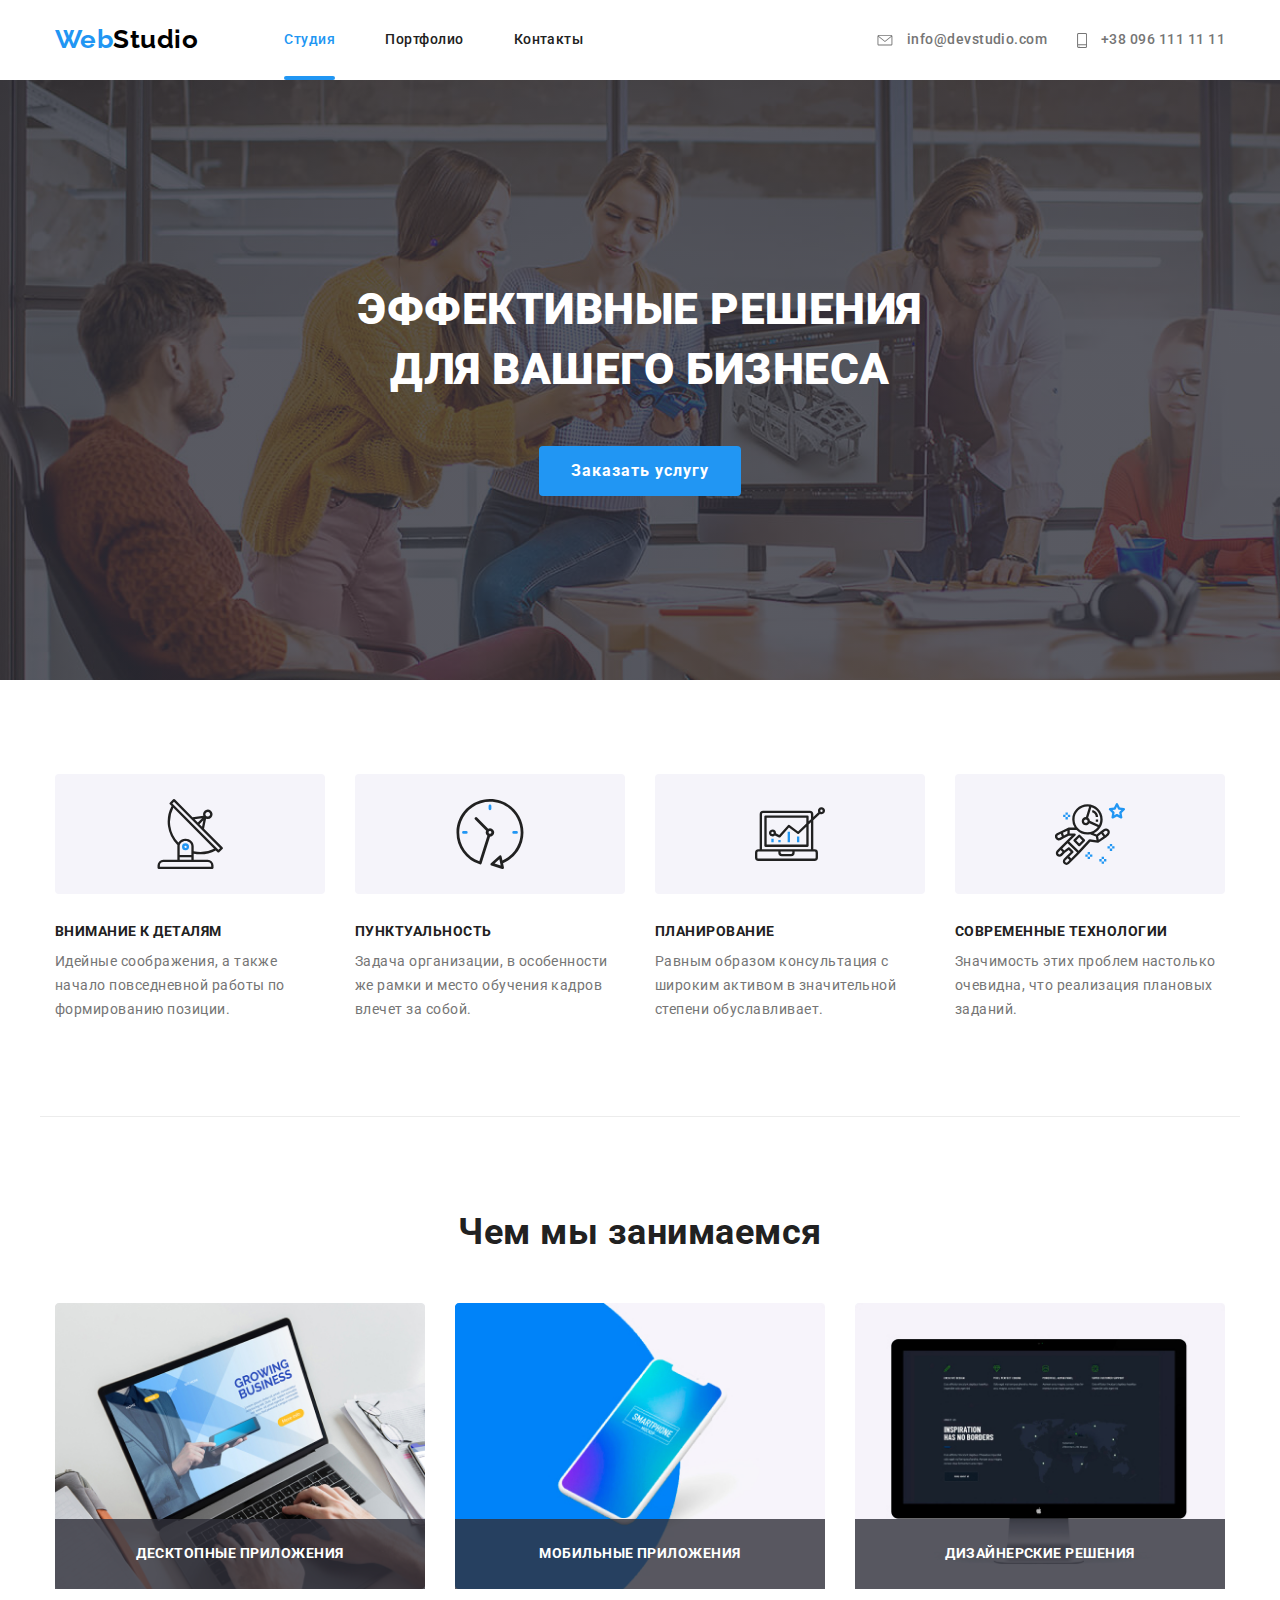
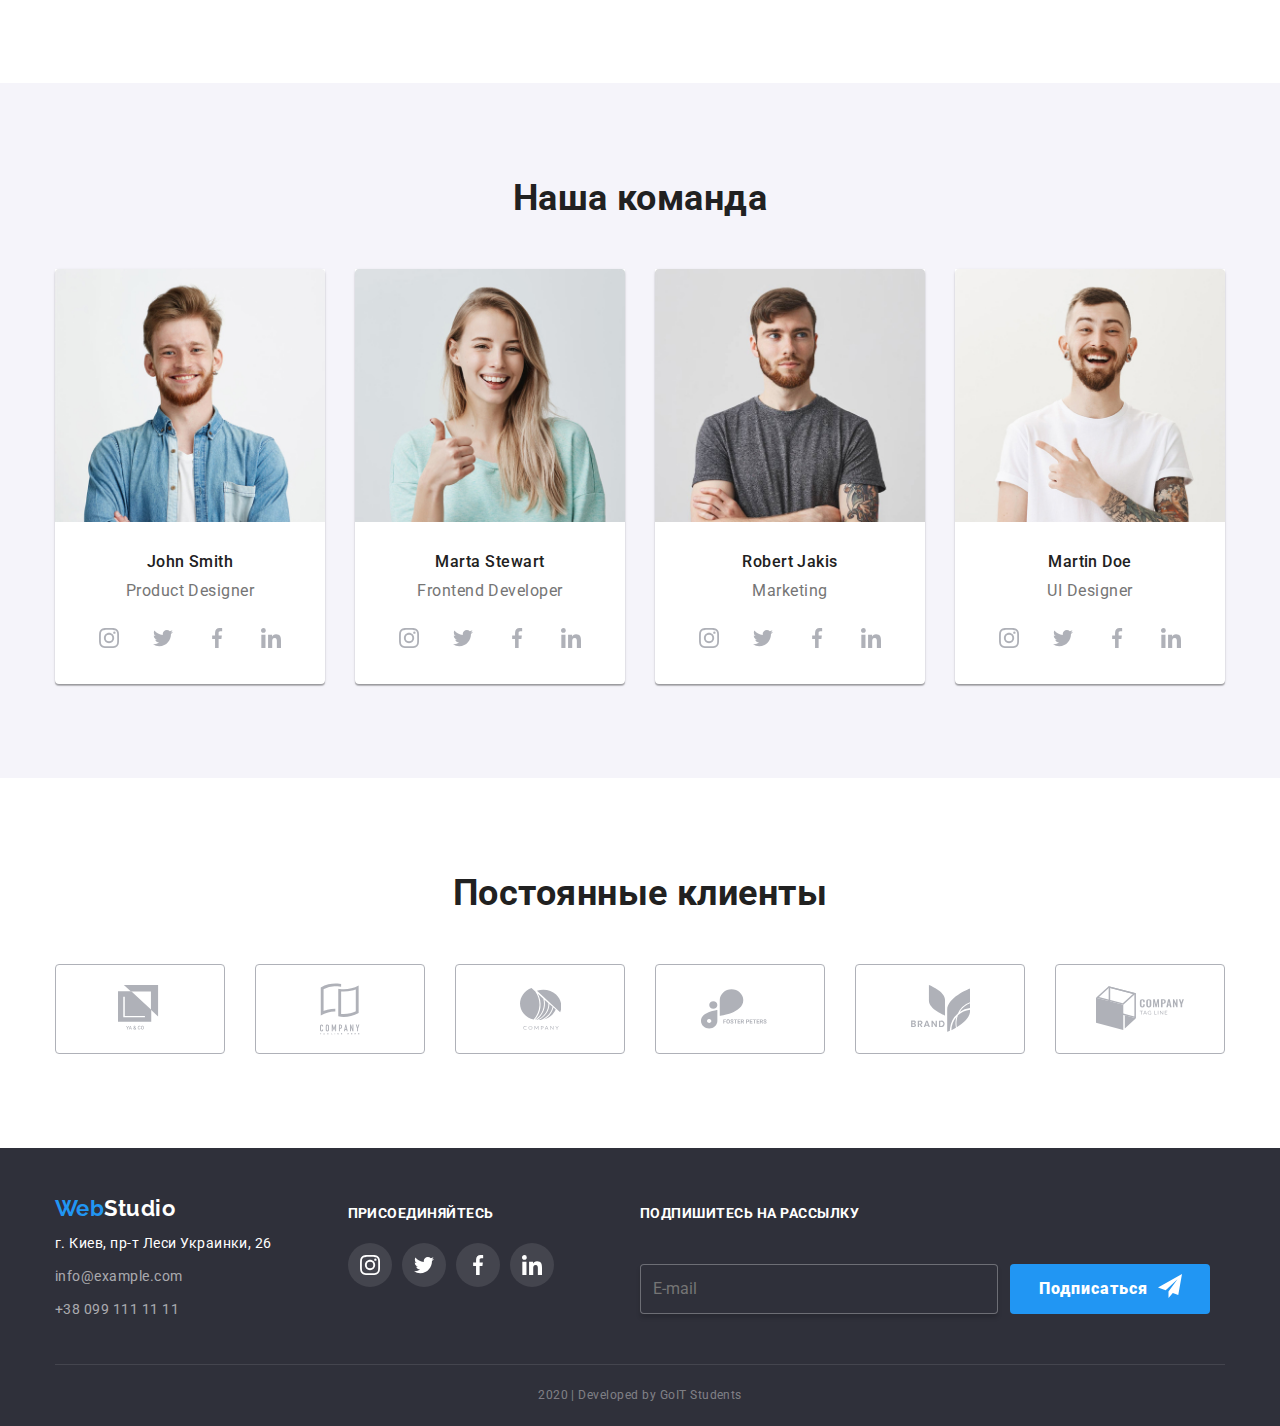
==== commit 88eb2b1a: "заканчивает оформление модального окна" ====
--- a/index.html
+++ b/index.html
@@ -64,58 +64,72 @@
           эффективные решения <br />
           для вашего бизнеса
         </h1>
+        <div class="backdrop is-hidden" data-modal>
+          <form class="modal">
+            <button type="submit" class="button-x" data-modal-close></button>
+            <span class="name-order"
+              >Оставьте свои данные, мы вам перезвоним</span
+            >
+            <div class="form-window">
+              <input
+                type="text"
+                name="name"
+                class="input-order"
+                placeholder=" "
+              />
 
-        <form class="form-order">
-          <p class="name-order">Оставьте свои данные, мы вам перезвоним</p>
-          <div class="form-window">
-            <input
-              type="text"
-              name="name"
-              class="input-order"
-              placeholder=" "
-            />
+              <label for="name" class="label-order">Имя</label>
+              <svg class="icon-form">
+                <use href="./images/symbol-defs.svg#icon-Vector"></use>
+              </svg>
+            </div>
+            <div class="form-window">
+              <input
+                type="tel"
+                name="tel"
+                class="input-order"
+                placeholder=" "
+              />
 
-            <label for="name" class="label-order">Имя</label>
-            <svg class="icon-form">
-              <use href="./images/symbol-defs.svg#icon-Vector"></use>
-            </svg>
-          </div>
-          <div class="form-window">
-            <input type="tel" name="tel" class="input-order" placeholder=" " />
-
-            <label for="tel" class="label-order">Телефон</label>
-            <svg class="icon-form">
-              <use href="./images/symbol-defs.svg#icon-tel"></use>
-            </svg>
-          </div>
-          <div class="form-window">
-            <input
-              type="email"
-              name="tel"
-              class="input-order"
-              placeholder=" "
-            />
-            <label for="email" class="label-order">Почта</label>
-            <svg class="icon-form">
-              <use href="./images/symbol-defs.svg#icon-meil"></use>
-            </svg>
-          </div>
-          <div class="form-window">
-            <textarea
-              name="comment"
-              id=""
-              class="comment"
-              placeholder="Комментарий"
-            ></textarea>
-          </div>
-          <div class="write">
-            <input type="checkbox" name="check" />
-            <p class="yes">Соглашаюсь с рассылкой и принимаю</p>
-            <a href="">Условия договора</a>
-          </div>
-          <button type="submit" class="form-button">Отправить</button>
-        </form>
-        <button type="submit" class="link-hero">Заказать услугу</button>
+              <label for="tel" class="label-order">Телефон</label>
+              <svg class="icon-form">
+                <use href="./images/symbol-defs.svg#icon-tel"></use>
+              </svg>
+            </div>
+            <div class="form-window">
+              <input
+                type="email"
+                name="tel"
+                class="input-order"
+                placeholder=" "
+              />
+              <label for="email" class="label-order">Почта</label>
+              <svg class="icon-form">
+                <use href="./images/symbol-defs.svg#icon-meil"></use>
+              </svg>
+            </div>
+            <div class="form-window">
+              <textarea
+                name="comment"
+                id=""
+                class="comment"
+                placeholder="Комментарий"
+              ></textarea>
+            </div>
+            <div class="write">
+              <label for="checkbox" class="checkbox-label">
+                <input class="checkbox" type="checkbox" name="check" />
+                <span class="icon-check"></span>
+                Соглашаюсь с рассылкой и принимаю
+                <a href="">Условия договора</a>
+              </label>
+            </div>
+            <button type="submit" class="form-button">Отправить</button>
+          </form>
+        </div>
+        <button type="submit" class="link-hero" data-modal-open>
+          Заказать услугу
+        </button>
       </section>
       <!-- Наши приоритеты -->
       <section class="section">
@@ -481,5 +495,6 @@
         <p class="text">2020 | Developed by GoIT Students</p>
       </div>
     </footer>
+    <script src="./js/modal.js"></script>
   </body>
 </html>
--- a/css/styles.css
+++ b/css/styles.css
@@ -78,8 +78,28 @@
   margin: 0px;
 }
 
-.form-order {
+.backdrop {
+  position: fixed;
+  top: 0;
+  width: 1600px;
+  height: 1024px;
+  opacity: 1;
+  background-color: rgba(0, 0, 0, 0.2);
+  visibility: visible;
+  transition: opacity 250ms cubic-bezier(0.4, 0, 0.2, 1),
+    visibility 250ms cubic-bezier(0.4, 0, 0.2, 1);
+}
+
+.backdrop.is-hidden {
+  visibility: hidden;
+  opacity: 0;
+}
+
+.modal {
   position: absolute;
+  left: 536px;
+  top: 222px;
+
   display: inline-block;
   padding: 40px;
   width: 528px;
@@ -90,7 +110,6 @@
   border-radius: 4px;
 
   background-color: var(--text-color);
-  transform: translate(-30%, -50%);
 }
 
 .form-window {
@@ -154,23 +173,61 @@
 }
 
 .write {
-  display: inline-flex;
-  align-items: center;
-}
-
-.checkbox {
+  width: 100%;
+}
+
+.checkbox-label {
+  display: inline-block;
+}
+
+/* .checkbox {
+ -webkit-appearance: none;
+  -moz-appearance: none;
+  appearance: none; 
+
+   position: absolute; 
+} */
+
+.icon-check {
+  display: inline-block;
   width: 15px;
   height: 15px;
-  text-align: center;
-  color: #212121;
-}
-
-.yes {
-  margin: 0px;
+  border: 2px solid #212121;
+  border-radius: 2px;
+}
+
+.checkbox:checked + .icon-check {
+  background-color: var(--background-color);
+  border-color: transparent;
+  background-image: url(../images/V.svg);
+  background-size: contain;
+  background-repeat: no-repeat;
+  background-origin: border-box;
 }
 
 .write a {
   color: var(--background-color);
+}
+
+.button-x {
+  width: 30px;
+  height: 30px;
+  position: absolute;
+  margin: 0px;
+  padding: 0px;
+  top: 0px;
+  right: 0px;
+  border: 1px;
+  border-radius: 50px;
+  background-color: var(--text-color);
+  box-shadow: 0px 2px 1px rgba(0, 0, 0, 0.2), 0px 1px 1px rgba(0, 0, 0, 0.14),
+    0px 1px 3px rgba(0, 0, 0, 0.12);
+
+  transform: translate(30%, -50%);
+  background-image: url(../images/X.svg);
+  background-position: center;
+  background-size: 11px;
+  background-repeat: no-repeat;
 }
 
 textarea {
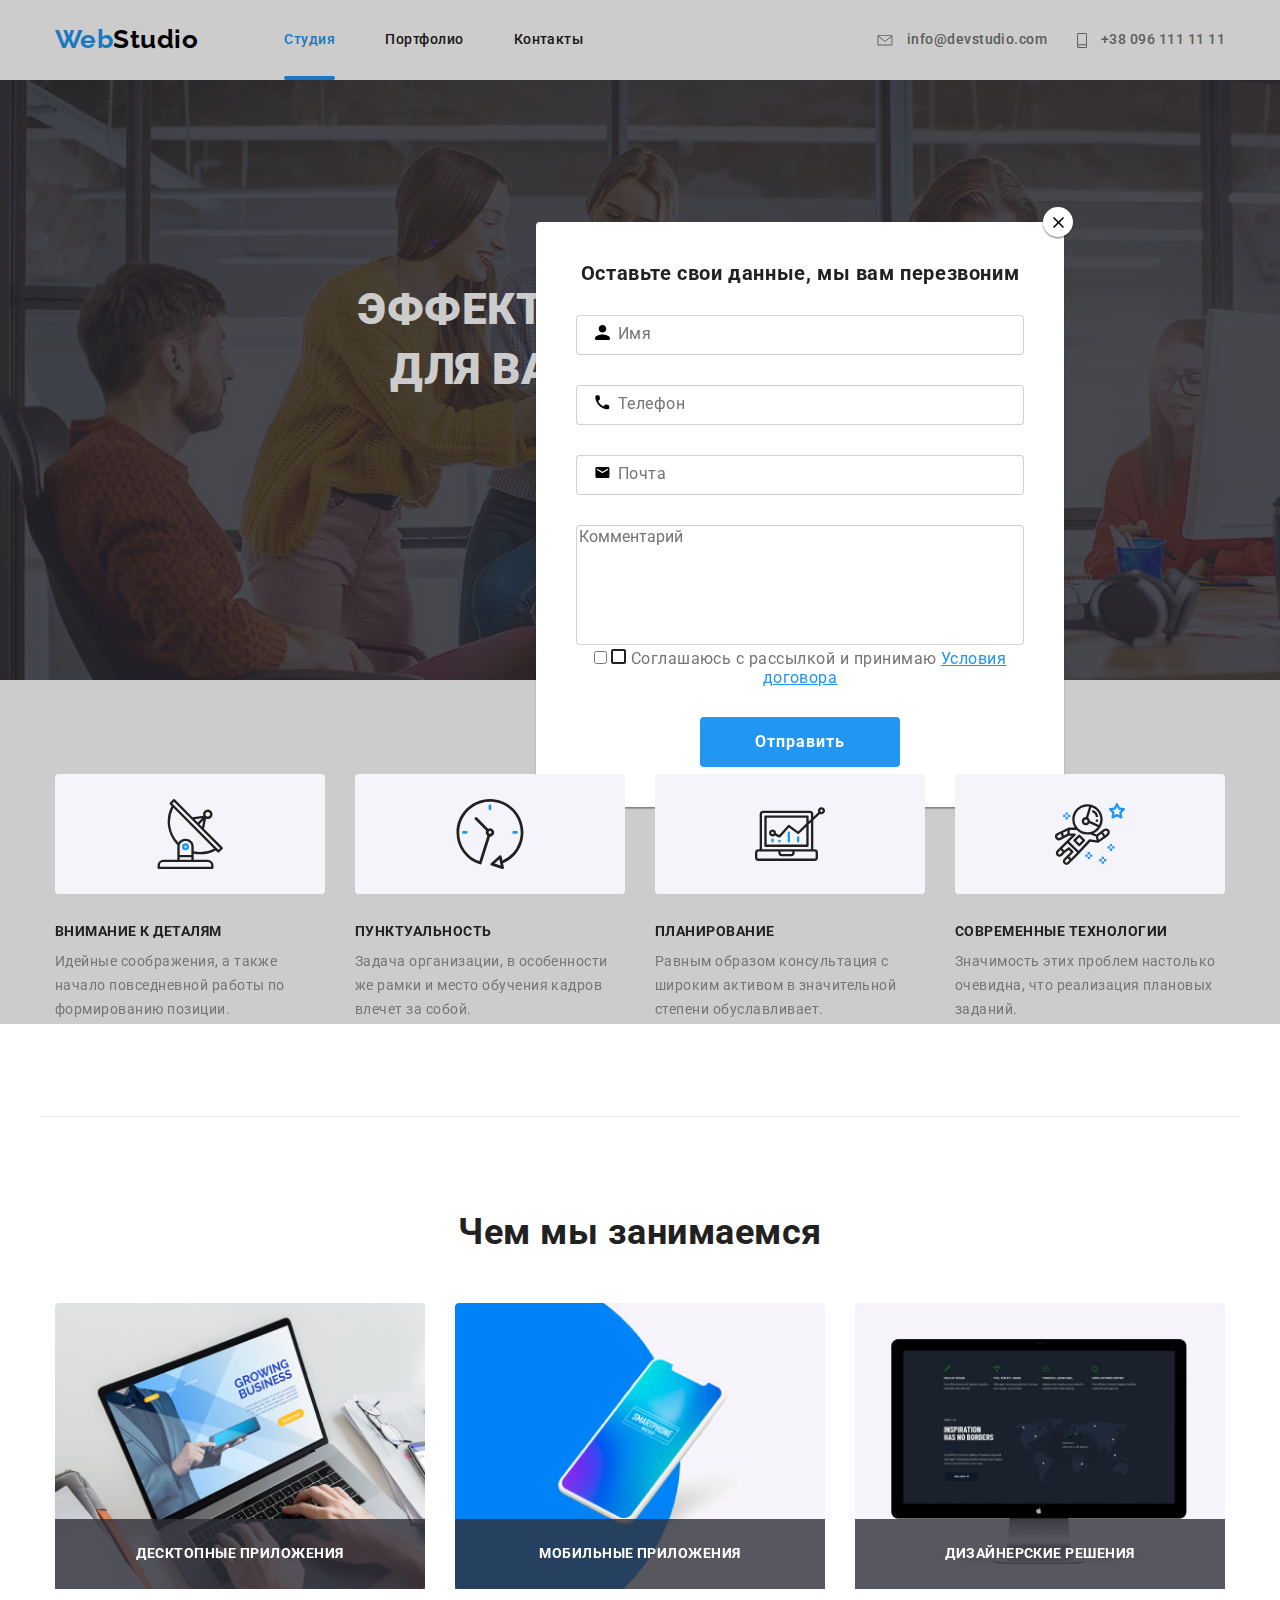
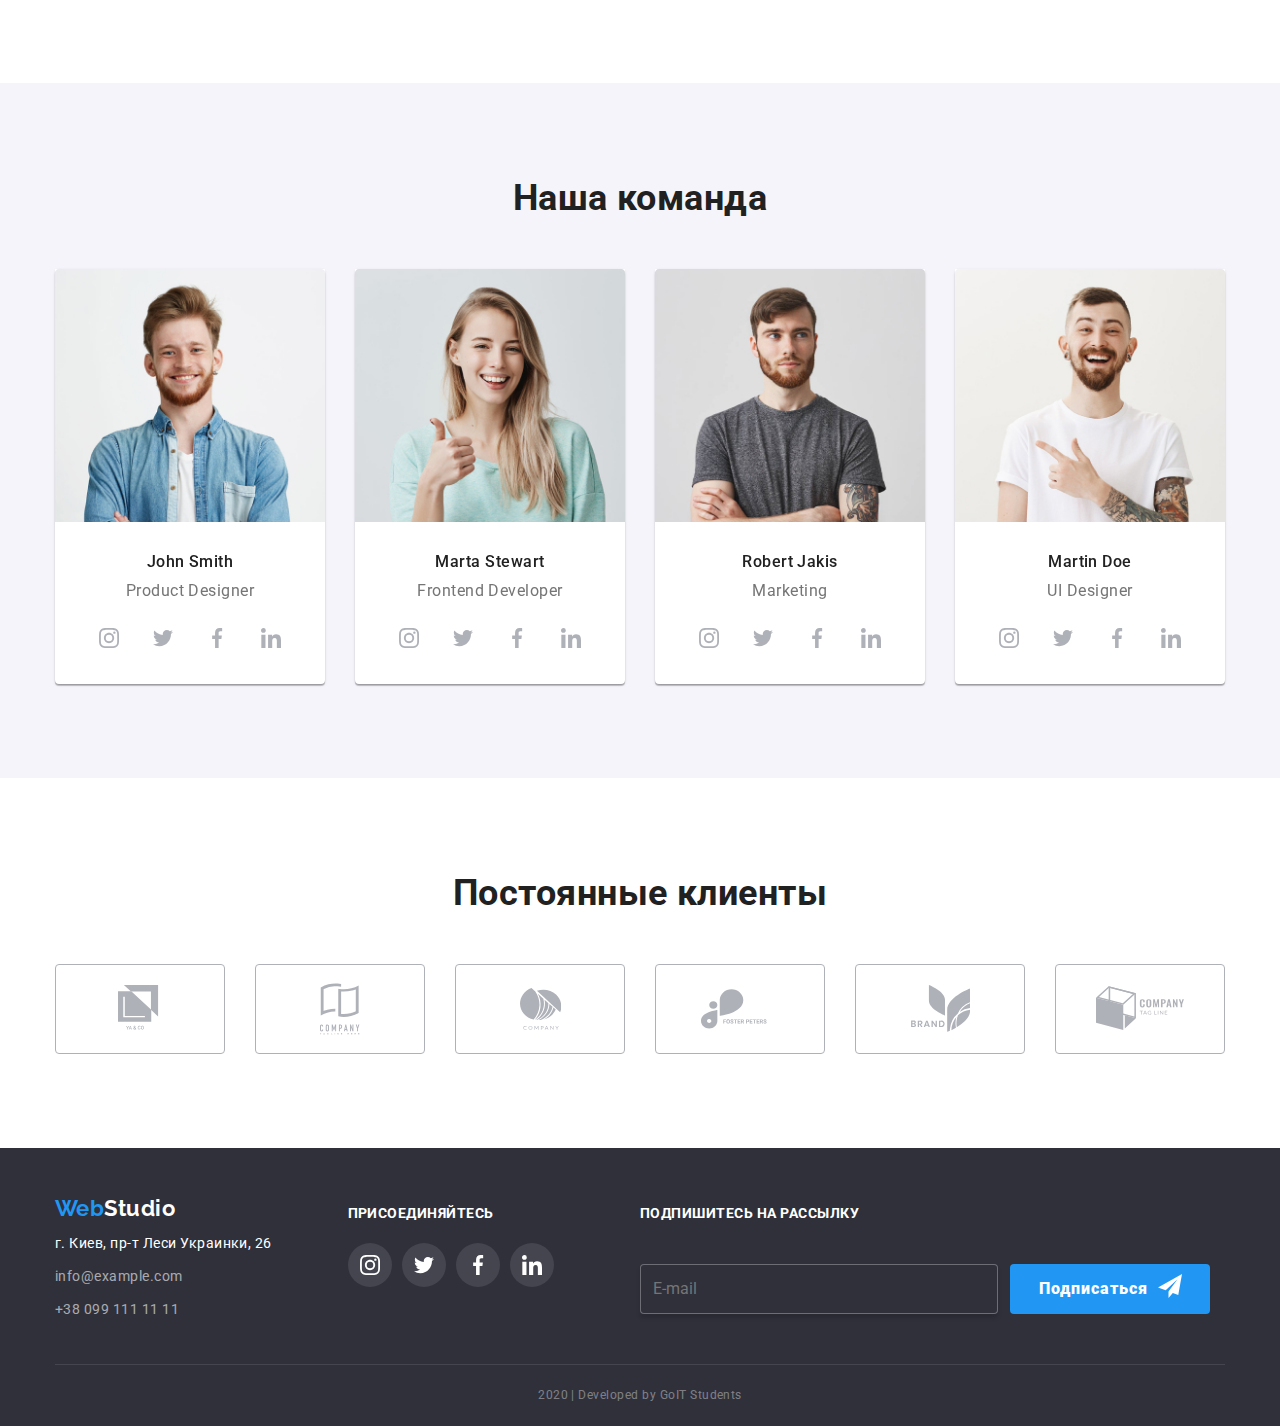
==== commit c6eff7ea: "убирает рамки в форме" ====
--- a/index.html
+++ b/index.html
@@ -127,7 +127,7 @@
             <button type="submit" class="form-button">Отправить</button>
           </form>
         </div>
-        <button type="submit" class="link-hero" data-modal-open>
+        <button data-modal-open type="submit" class="link-hero">
           Заказать услугу
         </button>
       </section>
@@ -476,7 +476,7 @@
             <form>
               <input
                 type="email"
-                name=""
+                name="email"
                 placeholder="E-mail"
                 size="40"
                 class="input"
--- a/css/styles.css
+++ b/css/styles.css
@@ -90,10 +90,11 @@
     visibility 250ms cubic-bezier(0.4, 0, 0.2, 1);
 }
 
-.backdrop.is-hidden {
+/* .backdrop.is-hidden {
   visibility: hidden;
+  pointer-events: none;
   opacity: 0;
-}
+} */
 
 .modal {
   position: absolute;
@@ -141,6 +142,7 @@
 .input-order:not(:placeholder-shown) + .label-order {
   color: var(--background-color);
   transform: translateY(-200%);
+  outline: none;
 }
 
 .icon-form {
@@ -160,6 +162,7 @@
   padding: 12px 42px;
   margin: 0px;
   margin-top: 30px;
+  outline: none;
 }
 
 .input-order:hover,
@@ -228,10 +231,12 @@
   background-position: center;
   background-size: 11px;
   background-repeat: no-repeat;
+  outline: none;
 }
 
 textarea {
   resize: none;
+  outline: none;
 }
 
 .comment {
@@ -270,6 +275,7 @@
 .form-button:hover,
 .form-button:focus {
   box-shadow: 0px 4px 4px rgba(0, 0, 0, 0.15);
+  outline: none;
 }
 
 .link-hero {
@@ -298,6 +304,7 @@
   color: var(--background-color);
   transition: background-color 250ms cubic-bezier(0.4, 0, 0.2, 1),
     color 250ms cubic-bezier(0.4, 0, 0.2, 1);
+  outline: none;
 }
 /* cтили секций */
 
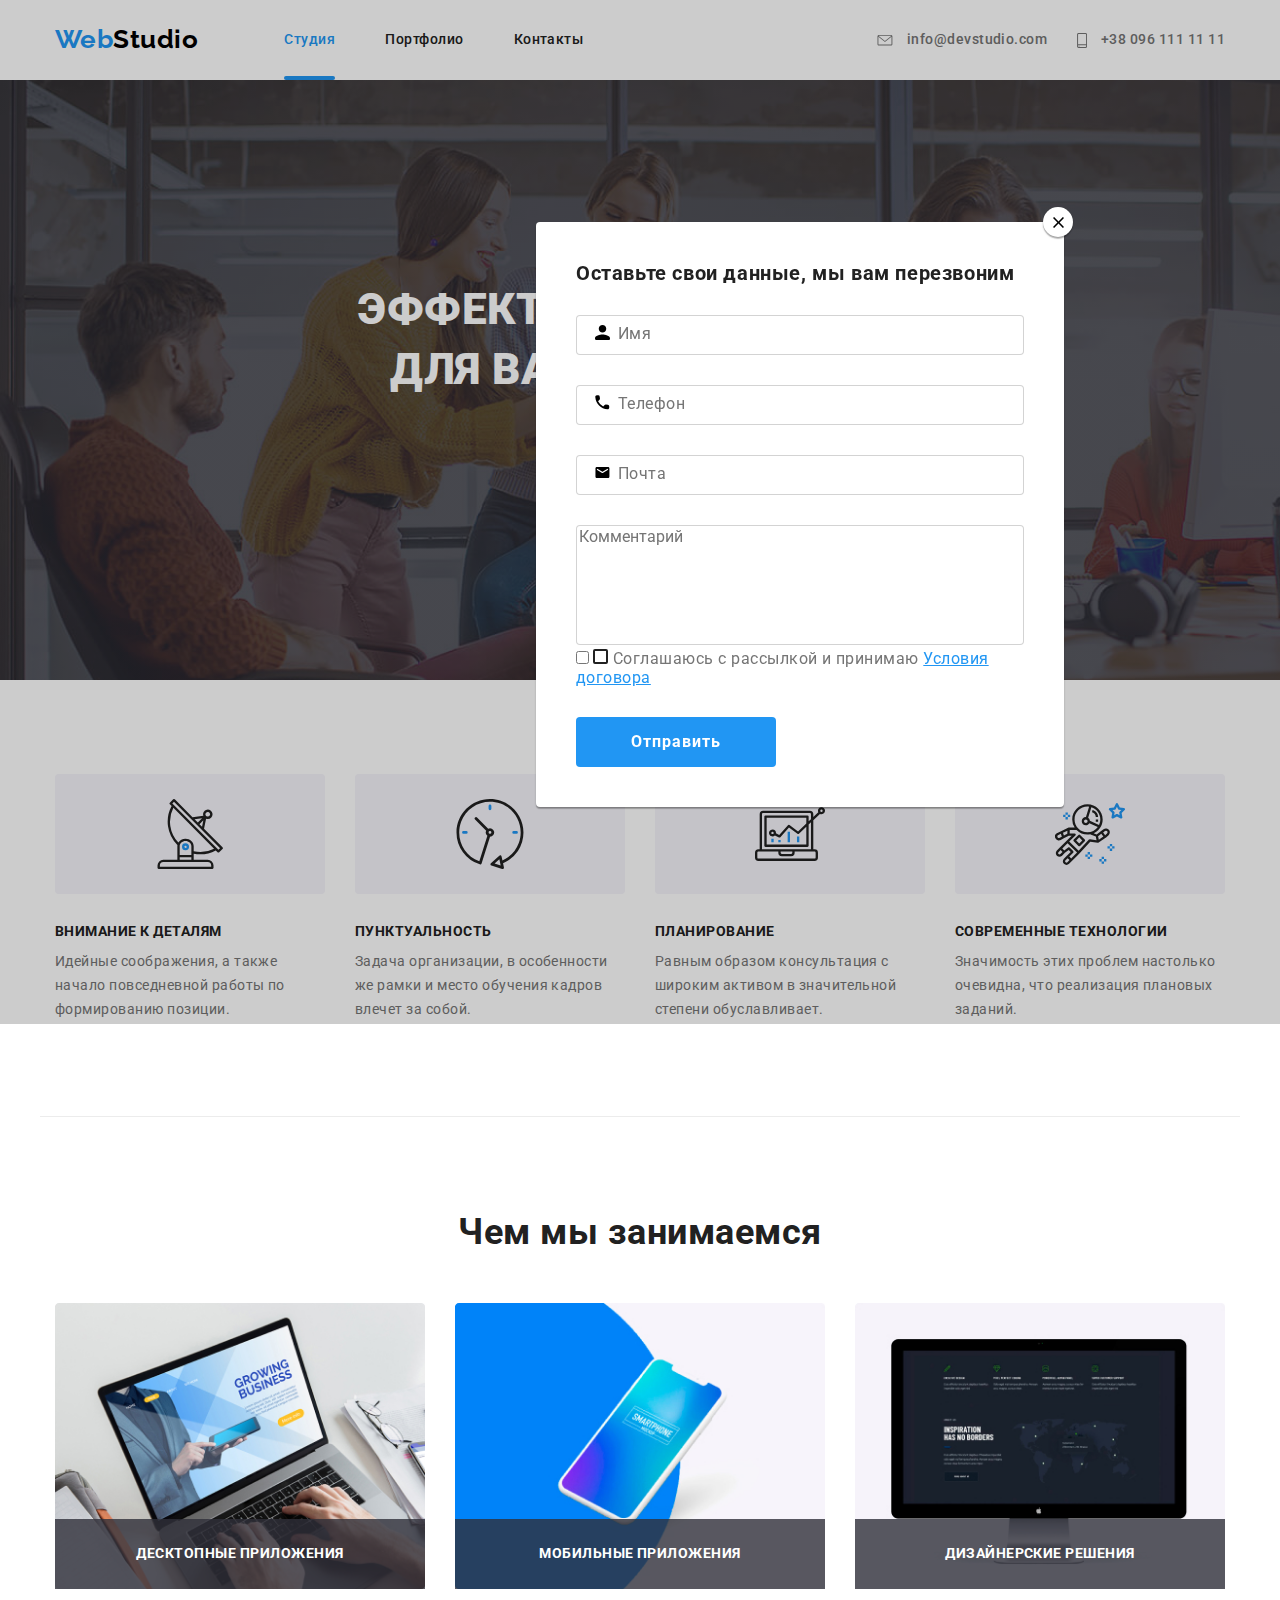
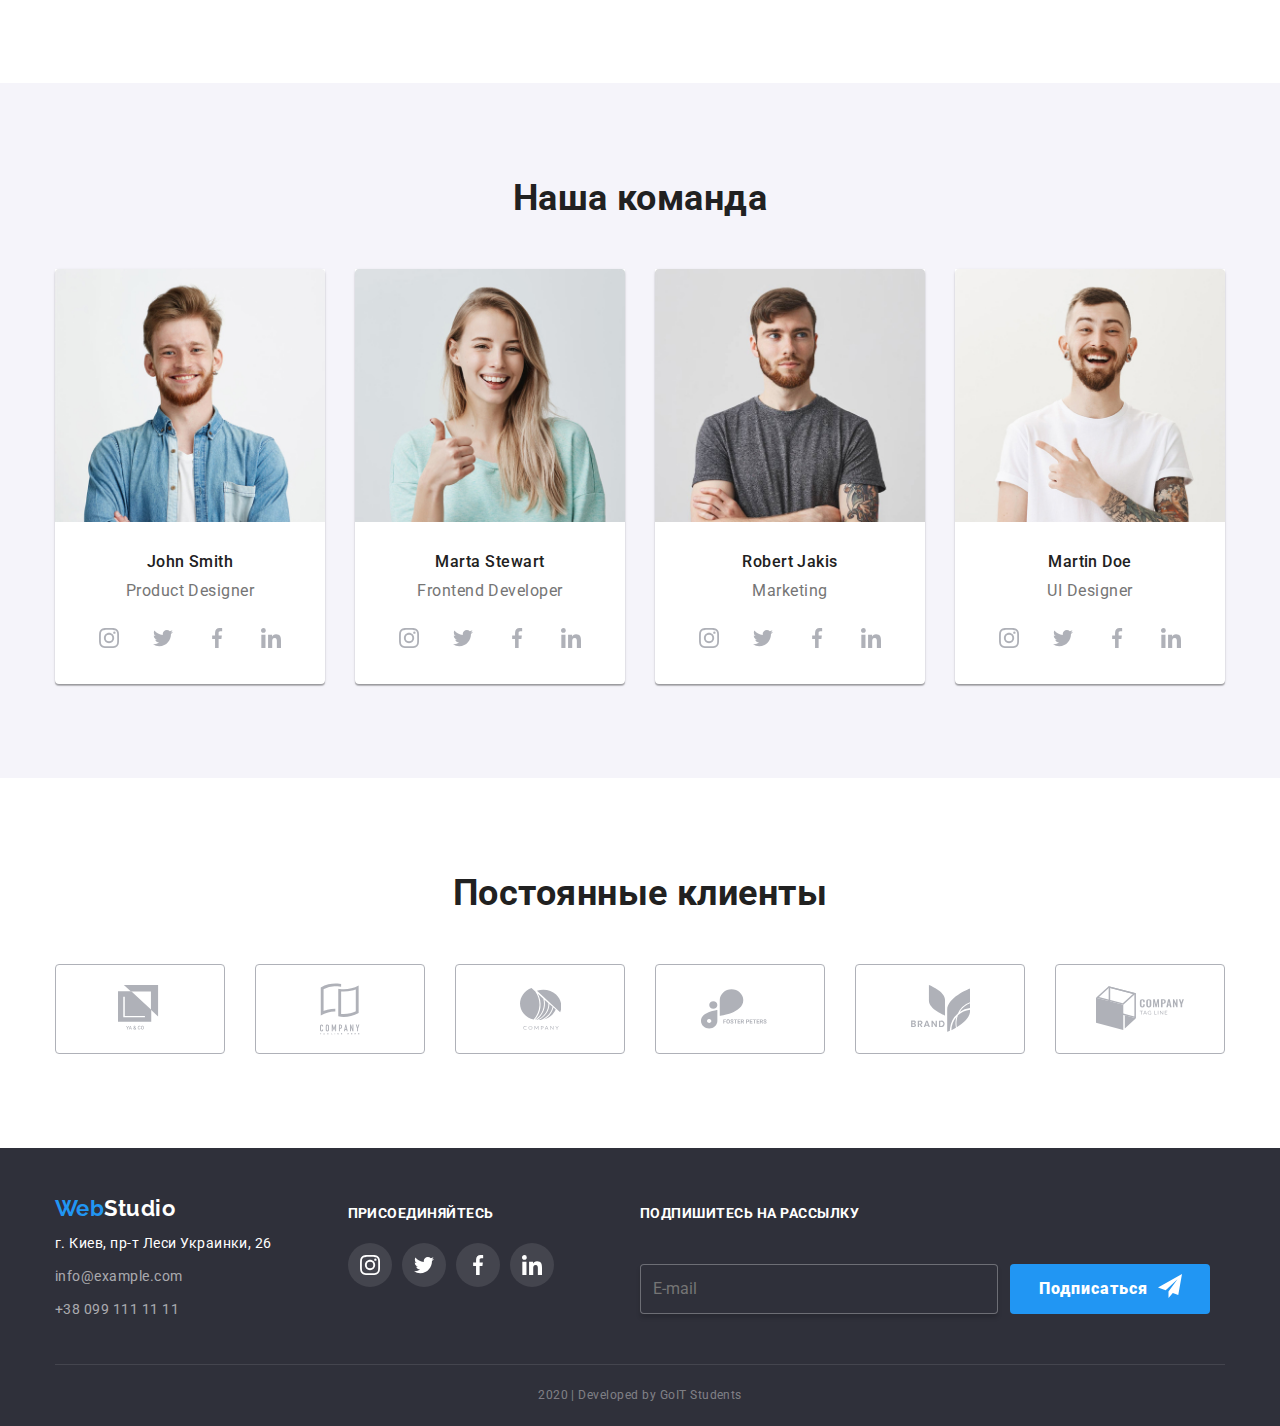
==== commit 95ed74e1: "меняет положение разметки формы" ====
--- a/index.html
+++ b/index.html
@@ -64,69 +64,7 @@
           эффективные решения <br />
           для вашего бизнеса
         </h1>
-        <div class="backdrop is-hidden" data-modal>
-          <form class="modal">
-            <button type="submit" class="button-x" data-modal-close></button>
-            <span class="name-order"
-              >Оставьте свои данные, мы вам перезвоним</span
-            >
-            <div class="form-window">
-              <input
-                type="text"
-                name="name"
-                class="input-order"
-                placeholder=" "
-              />
 
-              <label for="name" class="label-order">Имя</label>
-              <svg class="icon-form">
-                <use href="./images/symbol-defs.svg#icon-Vector"></use>
-              </svg>
-            </div>
-            <div class="form-window">
-              <input
-                type="tel"
-                name="tel"
-                class="input-order"
-                placeholder=" "
-              />
-
-              <label for="tel" class="label-order">Телефон</label>
-              <svg class="icon-form">
-                <use href="./images/symbol-defs.svg#icon-tel"></use>
-              </svg>
-            </div>
-            <div class="form-window">
-              <input
-                type="email"
-                name="tel"
-                class="input-order"
-                placeholder=" "
-              />
-              <label for="email" class="label-order">Почта</label>
-              <svg class="icon-form">
-                <use href="./images/symbol-defs.svg#icon-meil"></use>
-              </svg>
-            </div>
-            <div class="form-window">
-              <textarea
-                name="comment"
-                id=""
-                class="comment"
-                placeholder="Комментарий"
-              ></textarea>
-            </div>
-            <div class="write">
-              <label for="checkbox" class="checkbox-label">
-                <input class="checkbox" type="checkbox" name="check" />
-                <span class="icon-check"></span>
-                Соглашаюсь с рассылкой и принимаю
-                <a href="">Условия договора</a>
-              </label>
-            </div>
-            <button type="submit" class="form-button">Отправить</button>
-          </form>
-        </div>
         <button data-modal-open type="submit" class="link-hero">
           Заказать услугу
         </button>
@@ -495,6 +433,52 @@
         <p class="text">2020 | Developed by GoIT Students</p>
       </div>
     </footer>
+    <div class="backdrop is-hidden" data-modal>
+      <form class="form-order" class="modal">
+        <button type="button" class="button-x" data-modal-close></button>
+        <span class="name-order">Оставьте свои данные, мы вам перезвоним</span>
+        <div class="form-window">
+          <input type="text" name="name" class="input-order" placeholder=" " />
+
+          <label for="name" class="label-order">Имя</label>
+          <svg class="icon-form">
+            <use href="./images/symbol-defs.svg#icon-Vector"></use>
+          </svg>
+        </div>
+        <div class="form-window">
+          <input type="tel" name="tel" class="input-order" placeholder=" " />
+
+          <label for="tel" class="label-order">Телефон</label>
+          <svg class="icon-form">
+            <use href="./images/symbol-defs.svg#icon-tel"></use>
+          </svg>
+        </div>
+        <div class="form-window">
+          <input type="email" name="tel" class="input-order" placeholder=" " />
+          <label for="email" class="label-order">Почта</label>
+          <svg class="icon-form">
+            <use href="./images/symbol-defs.svg#icon-meil"></use>
+          </svg>
+        </div>
+        <div class="form-window">
+          <textarea
+            name="comment"
+            id=""
+            class="comment"
+            placeholder="Комментарий"
+          ></textarea>
+        </div>
+        <div class="write">
+          <label for="checkbox" class="checkbox-label">
+            <input class="checkbox" type="checkbox" name="check" />
+            <span class="icon-check"></span>
+            Соглашаюсь с рассылкой и принимаю
+            <a href="">Условия договора</a>
+          </label>
+        </div>
+        <button type="submit" class="form-button">Отправить</button>
+      </form>
+    </div>
     <script src="./js/modal.js"></script>
   </body>
 </html>
--- a/css/headerfooter.css
+++ b/css/headerfooter.css
@@ -232,6 +232,7 @@
   margin-top: 21px;
   margin-bottom: 50px;
   margin-left: 12px;
+  outline: none;
 }
 .button:hover,
 .button:focus {
@@ -239,6 +240,7 @@
   color: var(--background-color);
   transition: background-color 250ms cubic-bezier(0.4, 0, 0.2, 1),
     color 250ms cubic-bezier(0.4, 0, 0.2, 1);
+  outline: none;
 }
 
 .icon-button {
--- a/css/styles.css
+++ b/css/styles.css
@@ -88,6 +88,7 @@
   visibility: visible;
   transition: opacity 250ms cubic-bezier(0.4, 0, 0.2, 1),
     visibility 250ms cubic-bezier(0.4, 0, 0.2, 1);
+  justify-content: center;
 }
 
 /* .backdrop.is-hidden {
@@ -96,10 +97,11 @@
   opacity: 0;
 } */
 
-.modal {
+.form-order {
   position: absolute;
   left: 536px;
   top: 222px;
+  justify-content: center;
 
   display: inline-block;
   padding: 40px;
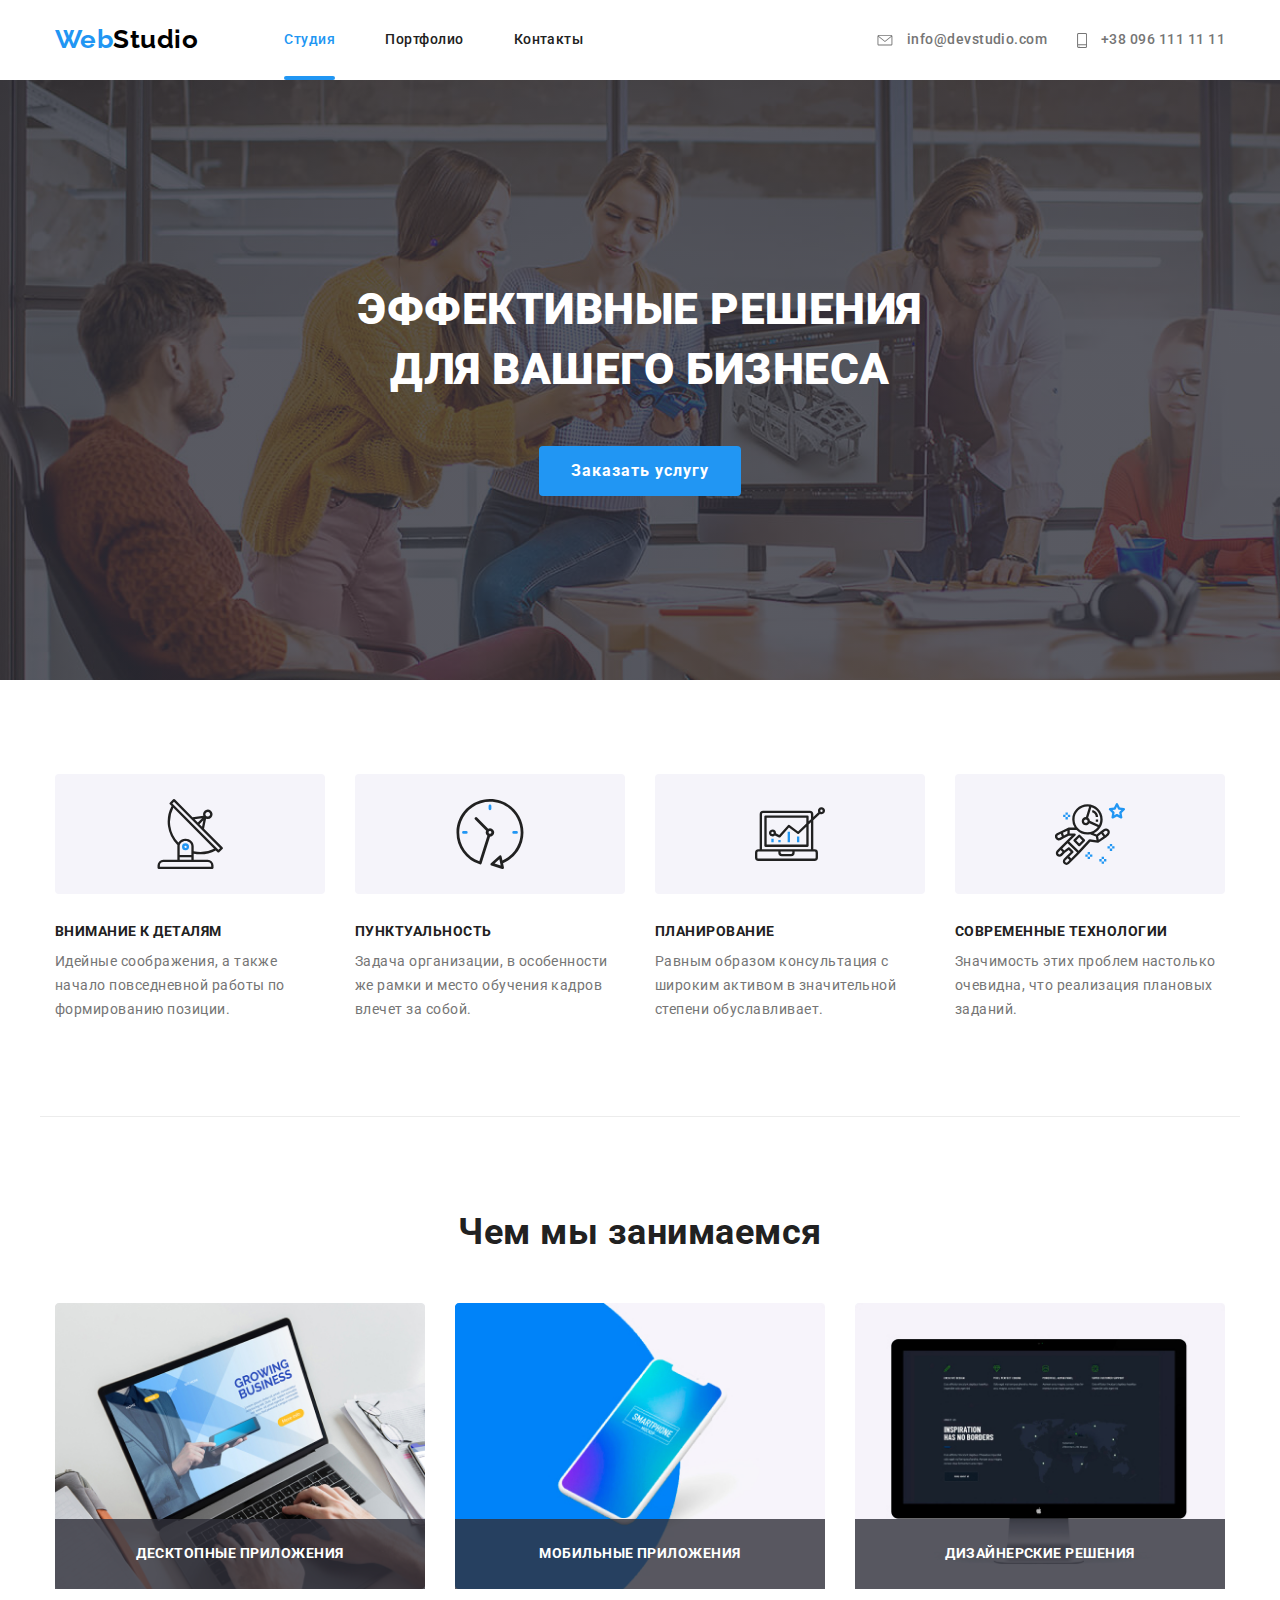
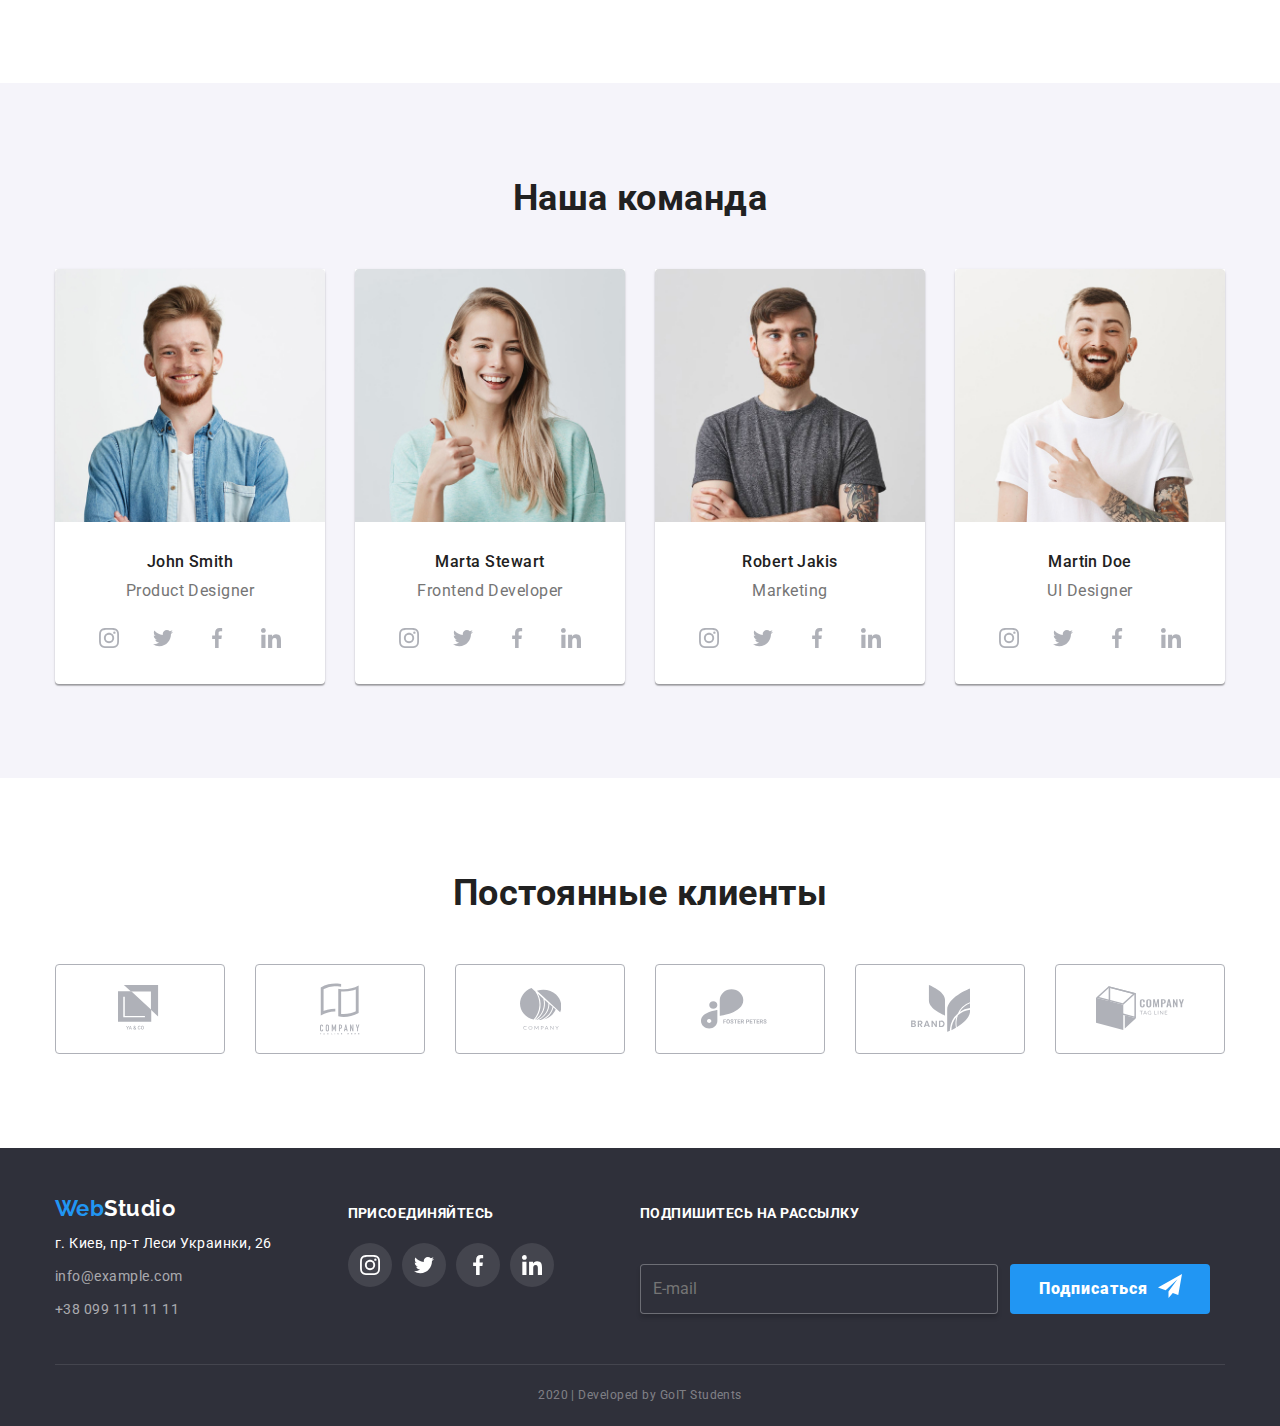
==== commit 7049ea43: "доделывает форму" ====
--- a/index.html
+++ b/index.html
@@ -461,15 +461,11 @@
           </svg>
         </div>
         <div class="form-window">
-          <textarea
-            name="comment"
-            id=""
-            class="comment"
-            placeholder="Комментарий"
-          ></textarea>
+          <textarea name="comment" class="comment" placeholder="Комментарий">
+          </textarea>
         </div>
         <div class="write">
-          <label for="checkbox" class="checkbox-label">
+          <label class="checkbox-label">
             <input class="checkbox" type="checkbox" name="check" />
             <span class="icon-check"></span>
             Соглашаюсь с рассылкой и принимаю
--- a/css/styles.css
+++ b/css/styles.css
@@ -79,8 +79,10 @@
 }
 
 .backdrop {
+  display: inline-block;
   position: fixed;
   top: 0;
+  margin: auto;
   width: 1600px;
   height: 1024px;
   opacity: 1;
@@ -91,11 +93,11 @@
   justify-content: center;
 }
 
-/* .backdrop.is-hidden {
+.backdrop.is-hidden {
   visibility: hidden;
   pointer-events: none;
   opacity: 0;
-} */
+}
 
 .form-order {
   position: absolute;
@@ -185,13 +187,13 @@
   display: inline-block;
 }
 
-/* .checkbox {
- -webkit-appearance: none;
+.checkbox {
+  -webkit-appearance: none;
   -moz-appearance: none;
-  appearance: none; 
-
-   position: absolute; 
-} */
+  appearance: none;
+
+  position: absolute;
+}
 
 .icon-check {
   display: inline-block;
@@ -254,18 +256,22 @@
   border: 1px solid var(--background-color);
 }
 
+.comment-text {
+  top: 0;
+  left: 0;
+}
+
 .form-button {
+  display: inline-block;
   background: var(--background-color);
   color: var(--text-color);
-  text-decoration: none;
+
   font-weight: 700;
   font-size: 16px;
   line-height: 1.88;
   letter-spacing: 0.06em;
-
-  text-align: center;
-
-  display: inline-block;
+  text-align: center;
+
   min-width: 200px;
   height: 50px;
   border-radius: 4px;
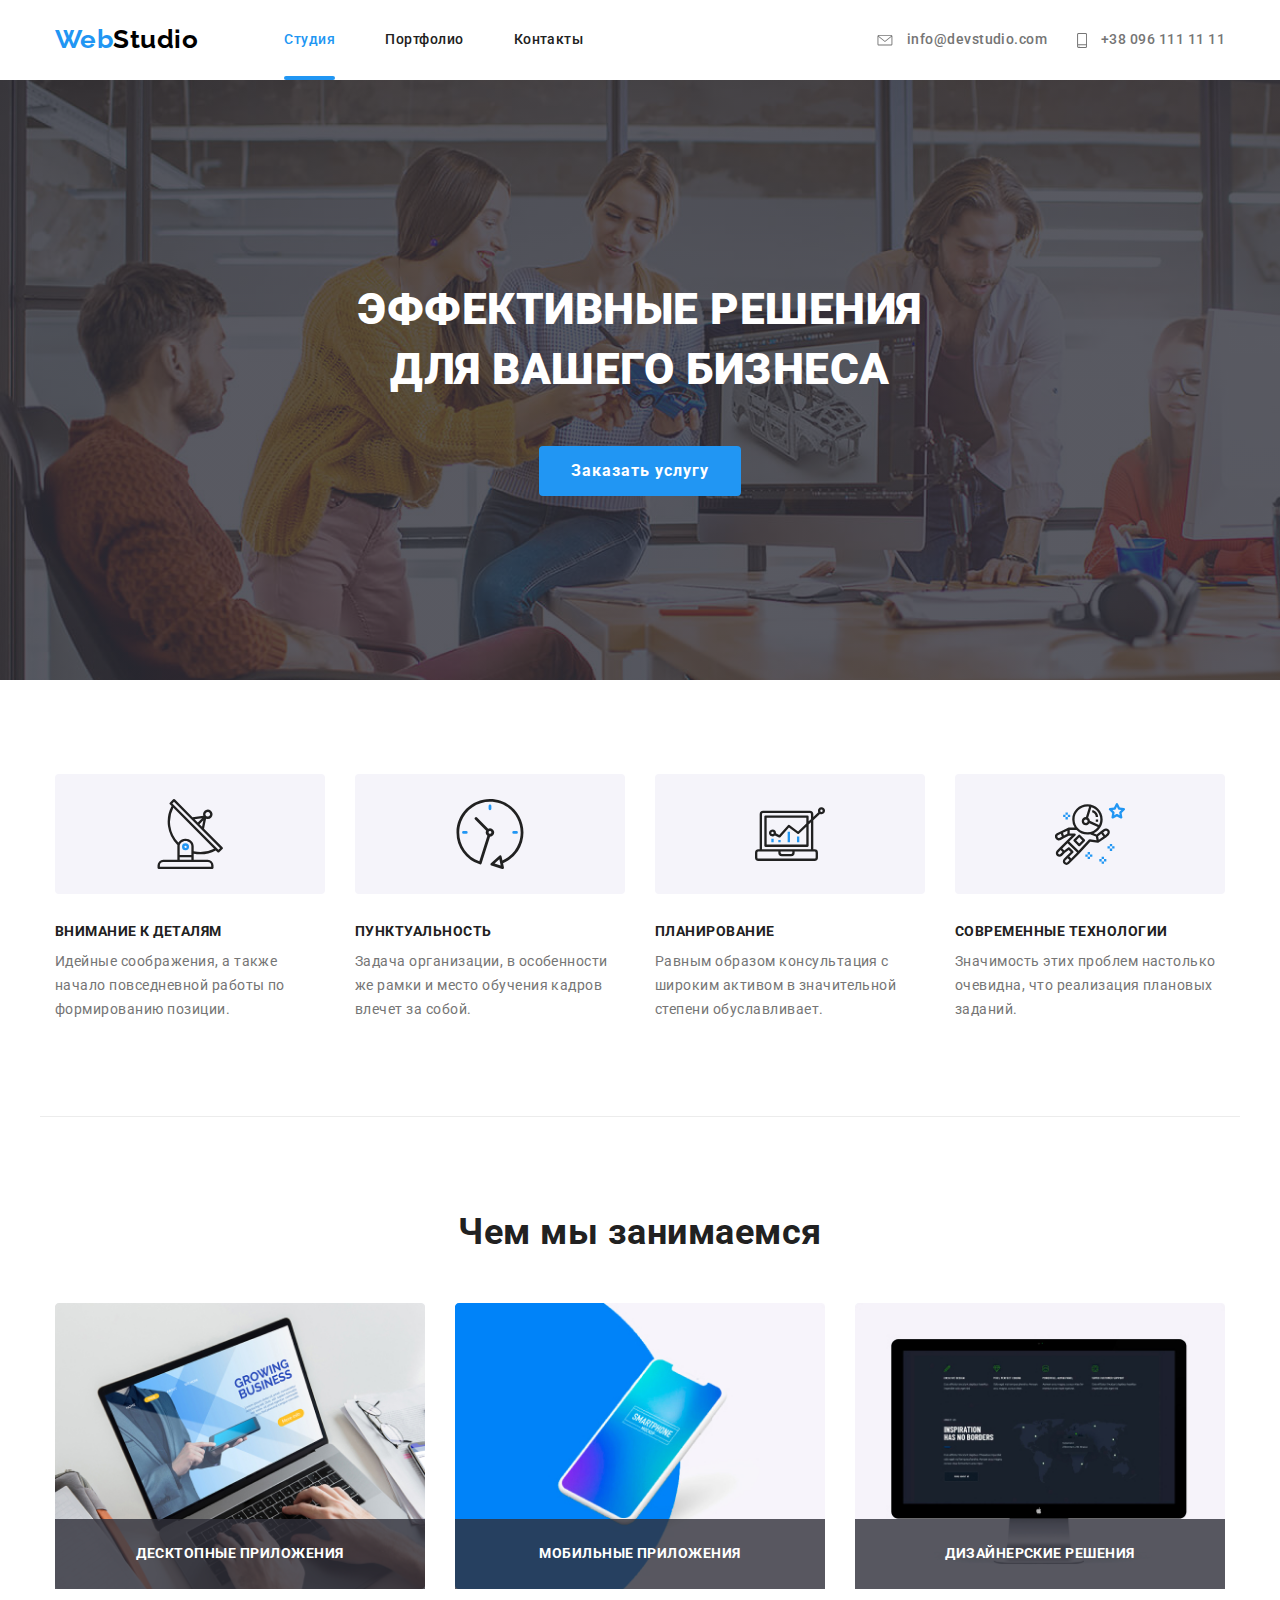
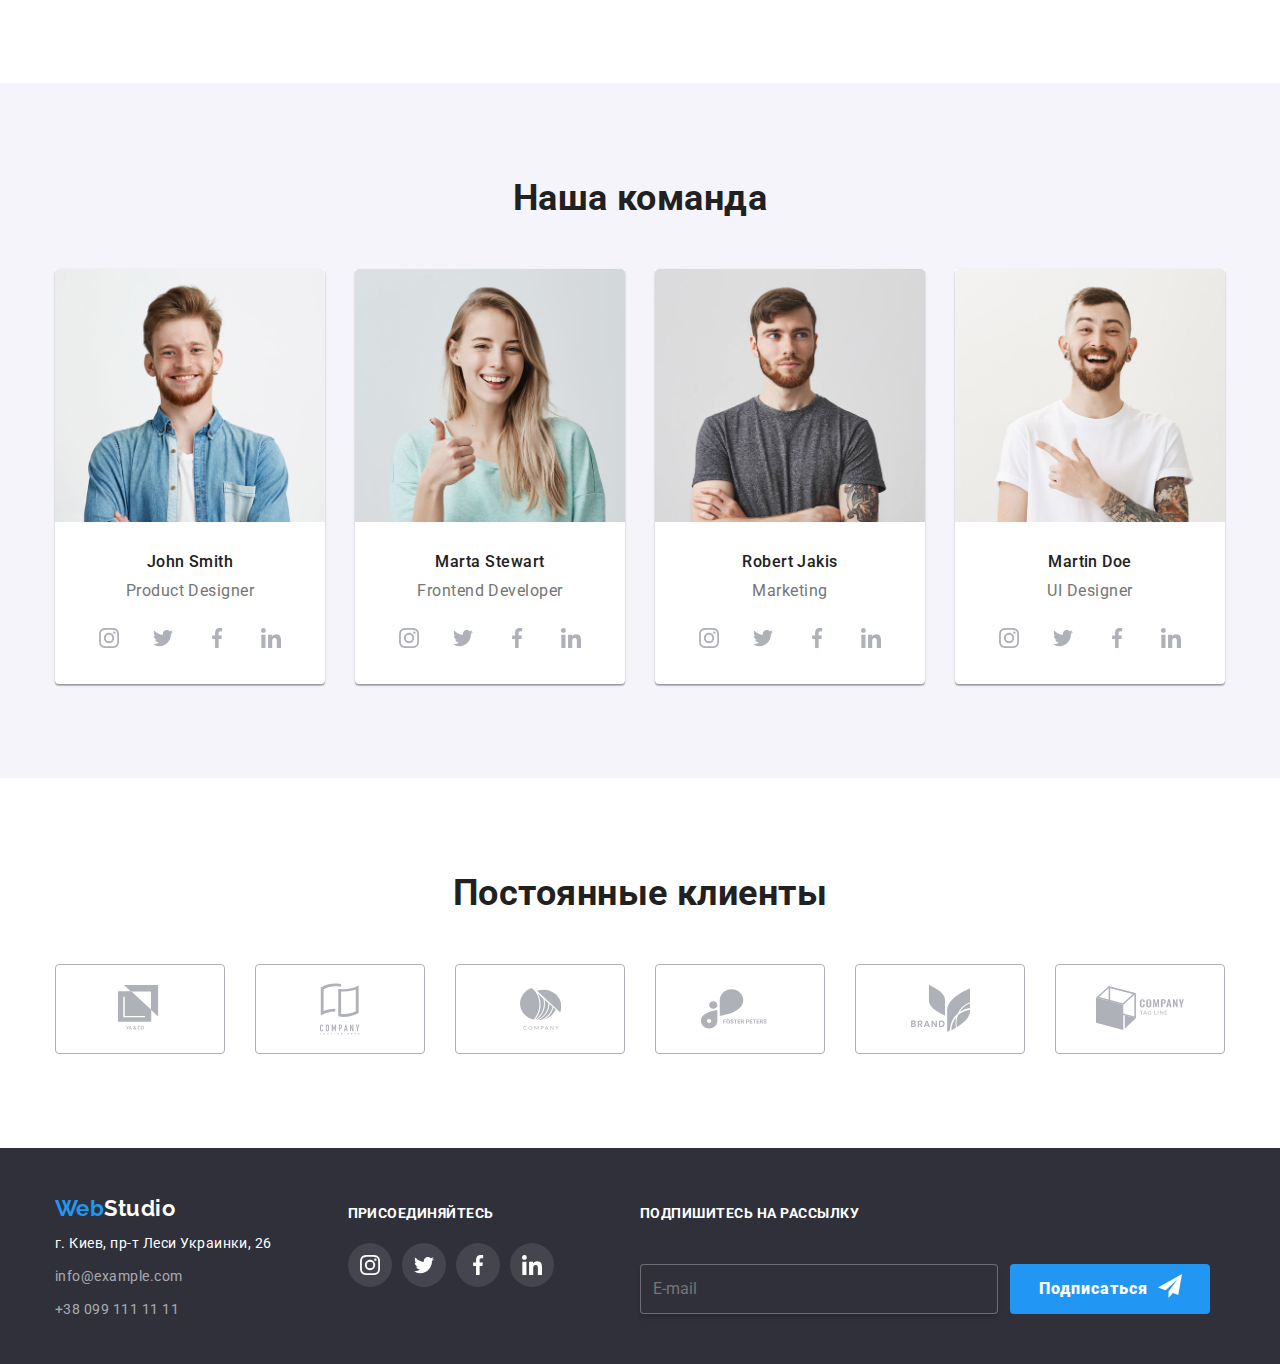
==== commit 7cb751e1: "исправляет ошибки дз" ====
--- a/index.html
+++ b/index.html
@@ -415,6 +415,7 @@
               <input
                 type="email"
                 name="email"
+                id="emeil"
                 placeholder="E-mail"
                 size="40"
                 class="input"
@@ -429,16 +430,24 @@
           </div>
         </div>
       </div>
-      <div class="container">
-        <p class="text">2020 | Developed by GoIT Students</p>
-      </div>
     </footer>
     <div class="backdrop is-hidden" data-modal>
       <form class="form-order" class="modal">
-        <button type="button" class="button-x" data-modal-close></button>
+        <button type="button" class="button-x" data-modal-close>
+          <span
+            ><svg class="icon-x">
+              <use href="./images/symbol-defs.svg#icon-X"></use></svg
+          ></span>
+        </button>
         <span class="name-order">Оставьте свои данные, мы вам перезвоним</span>
         <div class="form-window">
-          <input type="text" name="name" class="input-order" placeholder=" " />
+          <input
+            type="text"
+            name="name"
+            id="text"
+            class="input-order"
+            placeholder=" "
+          />
 
           <label for="name" class="label-order">Имя</label>
           <svg class="icon-form">
@@ -446,7 +455,13 @@
           </svg>
         </div>
         <div class="form-window">
-          <input type="tel" name="tel" class="input-order" placeholder=" " />
+          <input
+            type="tel"
+            name="tel"
+            id="telephone"
+            class="input-order"
+            placeholder=" "
+          />
 
           <label for="tel" class="label-order">Телефон</label>
           <svg class="icon-form">
@@ -454,19 +469,31 @@
           </svg>
         </div>
         <div class="form-window">
-          <input type="email" name="tel" class="input-order" placeholder=" " />
+          <input
+            type="email"
+            name="tel"
+            id="mail"
+            class="input-order"
+            placeholder=" "
+          />
           <label for="email" class="label-order">Почта</label>
           <svg class="icon-form">
             <use href="./images/symbol-defs.svg#icon-meil"></use>
           </svg>
         </div>
         <div class="form-window">
-          <textarea name="comment" class="comment" placeholder="Комментарий">
-          </textarea>
+          <textarea name="comment" class="comment" placeholder=" "></textarea>
+
+          <label for="comment" class="comment-text">Комментарий</label>
         </div>
         <div class="write">
           <label class="checkbox-label">
-            <input class="checkbox" type="checkbox" name="check" />
+            <input
+              class="checkbox"
+              id="checkbox"
+              type="checkbox"
+              name="check"
+            />
             <span class="icon-check"></span>
             Соглашаюсь с рассылкой и принимаю
             <a href="">Условия договора</a>
--- a/css/headerfooter.css
+++ b/css/headerfooter.css
@@ -256,19 +256,6 @@
 .button:focus .icon-button {
   fill: var(--background-color);
   transition: fill 250ms cubic-bezier(0.4, 0, 0.2, 1);
-}
-
-.text {
-  color: rgba(255, 255, 255, 0.4);
-  font-size: 12px;
-  line-height: 2;
-  text-align: center;
-
-  margin-top: 0px;
-  margin-bottom: 0px;
-  padding-top: 18px;
-  padding-bottom: 19px;
-  border-top: 1px solid rgba(255, 255, 255, 0.1);
 }
 
 .footer-conteiner {
--- a/css/styles.css
+++ b/css/styles.css
@@ -79,18 +79,19 @@
 }
 
 .backdrop {
-  display: inline-block;
+  display: flex;
   position: fixed;
   top: 0;
   margin: auto;
-  width: 1600px;
-  height: 1024px;
+  width: 100%;
+  height: 100%;
   opacity: 1;
   background-color: rgba(0, 0, 0, 0.2);
   visibility: visible;
   transition: opacity 250ms cubic-bezier(0.4, 0, 0.2, 1),
     visibility 250ms cubic-bezier(0.4, 0, 0.2, 1);
   justify-content: center;
+  align-items: center;
 }
 
 .backdrop.is-hidden {
@@ -100,15 +101,11 @@
 }
 
 .form-order {
-  position: absolute;
-  left: 536px;
-  top: 222px;
-  justify-content: center;
-
-  display: inline-block;
+  position: relative;
+
   padding: 40px;
-  width: 528px;
-  min-height: 581px;
+  max-width: 528px;
+  text-align: center;
   margin-top: 0px;
   box-shadow: 0px 2px 1px rgba(0, 0, 0, 0.2), 0px 1px 1px rgba(0, 0, 0, 0.14),
     0px 1px 3px rgba(0, 0, 0, 0.12);
@@ -119,7 +116,7 @@
 
 .form-window {
   position: relative;
-  margin: 0px;
+  margin-top: 30px;
 }
 
 .name-order {
@@ -135,38 +132,39 @@
 
 .label-order {
   position: absolute;
-  top: 70%;
+  top: 50%;
   left: 42px;
   margin: 0px;
   transform: translateY(-50%);
+  line-height: 40px;
   transition: transform 250ms linear;
+  font-size: 14px;
 }
 
 .input-order:focus + .label-order,
 .input-order:not(:placeholder-shown) + .label-order {
   color: var(--background-color);
-  transform: translateY(-200%);
-  outline: none;
+  transform: translate(-55%, -130%);
 }
 
 .icon-form {
   position: absolute;
-  top: 40px;
+  top: 50%;
+  transform: translateY(-50%);
   left: 19px;
-
   width: 15px;
   height: 15px;
 }
 
 .input-order {
-  width: 448px;
+  width: 100%;
   height: 40px;
   border: 1px solid rgba(33, 33, 33, 0.2);
   border-radius: 4px;
   padding: 12px 42px;
   margin: 0px;
-  margin-top: 30px;
   outline: none;
+  font-size: 14px;
 }
 
 .input-order:hover,
@@ -227,15 +225,18 @@
   border: 1px;
   border-radius: 50px;
   background-color: var(--text-color);
-  box-shadow: 0px 2px 1px rgba(0, 0, 0, 0.2), 0px 1px 1px rgba(0, 0, 0, 0.14),
-    0px 1px 3px rgba(0, 0, 0, 0.12);
-
-  transform: translate(30%, -50%);
-  background-image: url(../images/X.svg);
-  background-position: center;
-  background-size: 11px;
-  background-repeat: no-repeat;
+  border: 1px solid rgba(0, 0, 0, 0.1);
+  transform: translate(-30%, 20%);
+
   outline: none;
+}
+.icon-x {
+  width: 11px;
+  height: 11px;
+}
+
+.button-x:hover {
+  fill: var(--background-color);
 }
 
 textarea {
@@ -250,6 +251,7 @@
   border-radius: 4px;
   margin: 0px;
   margin-top: 30px;
+  padding: 12px 16px;
 }
 .comment:hover,
 .comment:focus {
@@ -257,8 +259,16 @@
 }
 
 .comment-text {
-  top: 0;
-  left: 0;
+  position: absolute;
+  top: 40px;
+  left: 16px;
+}
+
+.comment:focus + .comment-text,
+.comment:focus:not(:placeholder-shown) + .comment-text {
+  color: var(--background-color);
+  transform: translate(-15%, -150%);
+  outline: none;
 }
 
 .form-button {
